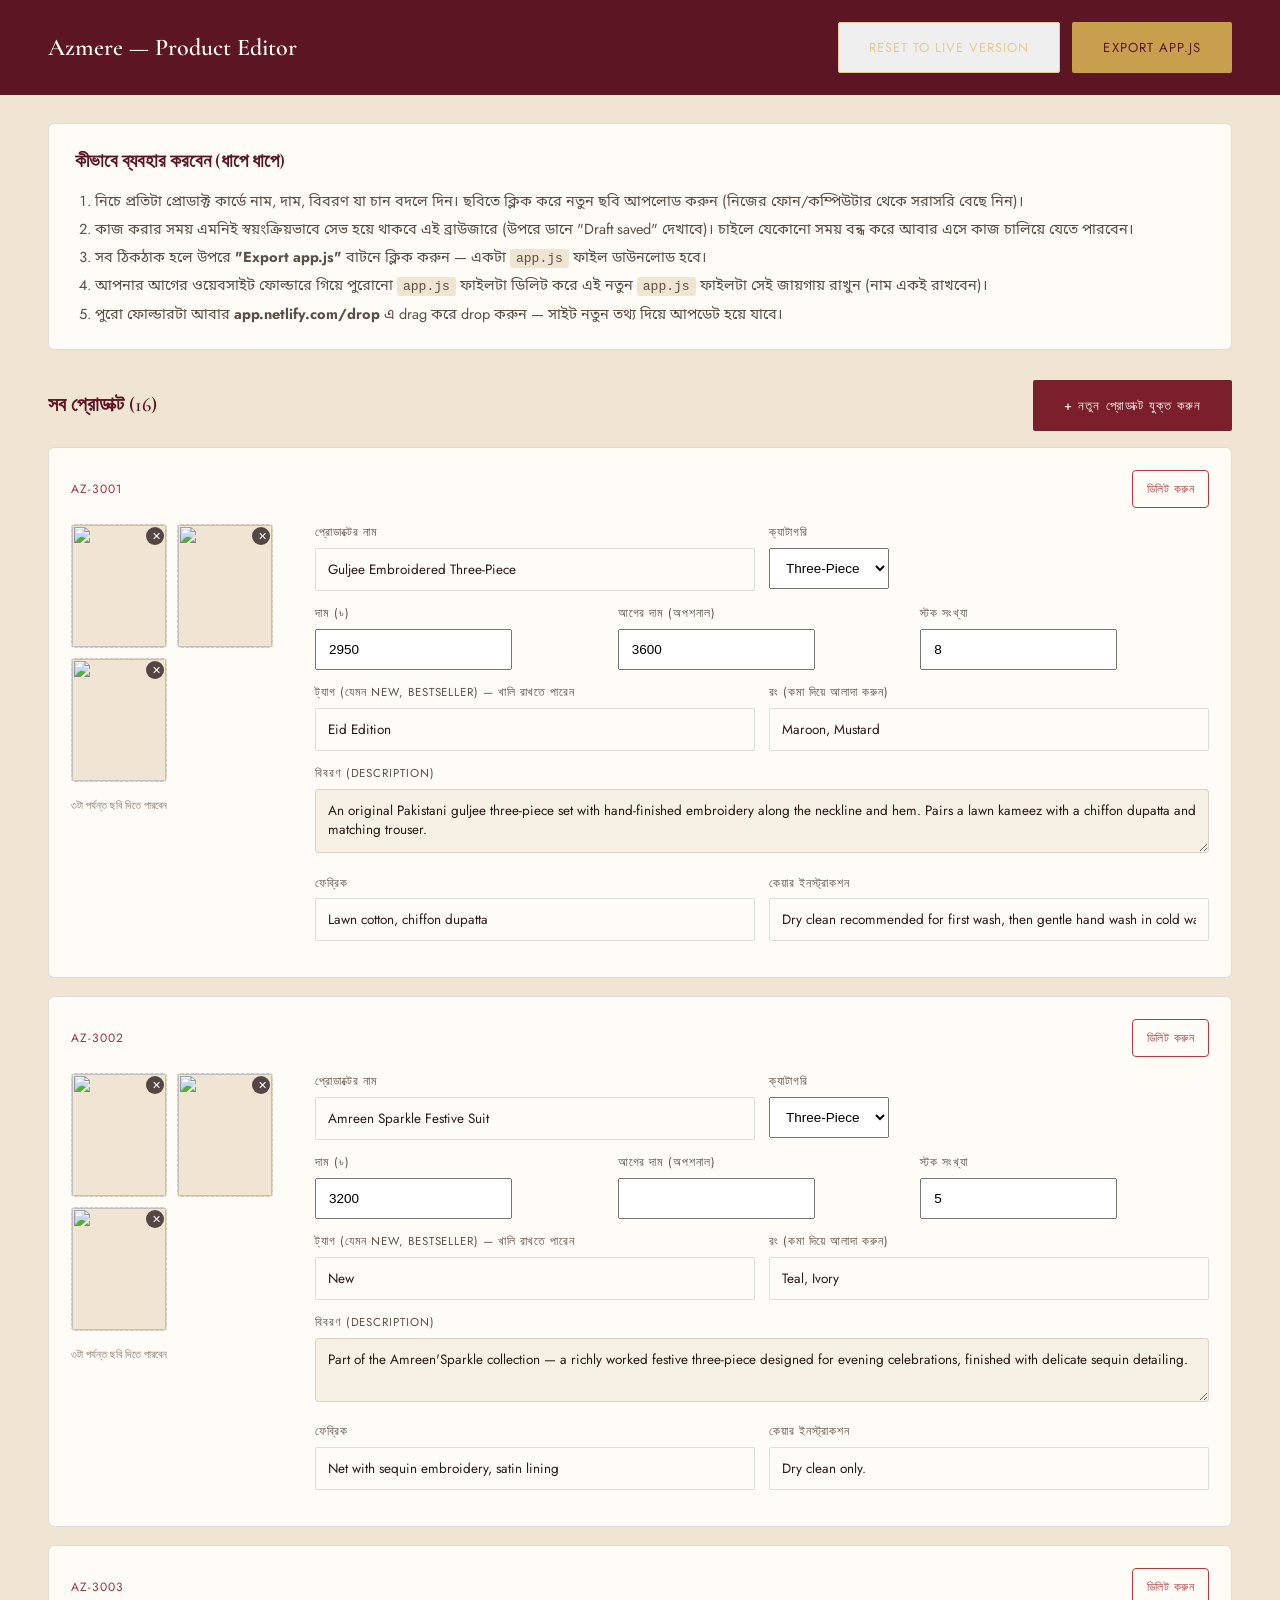
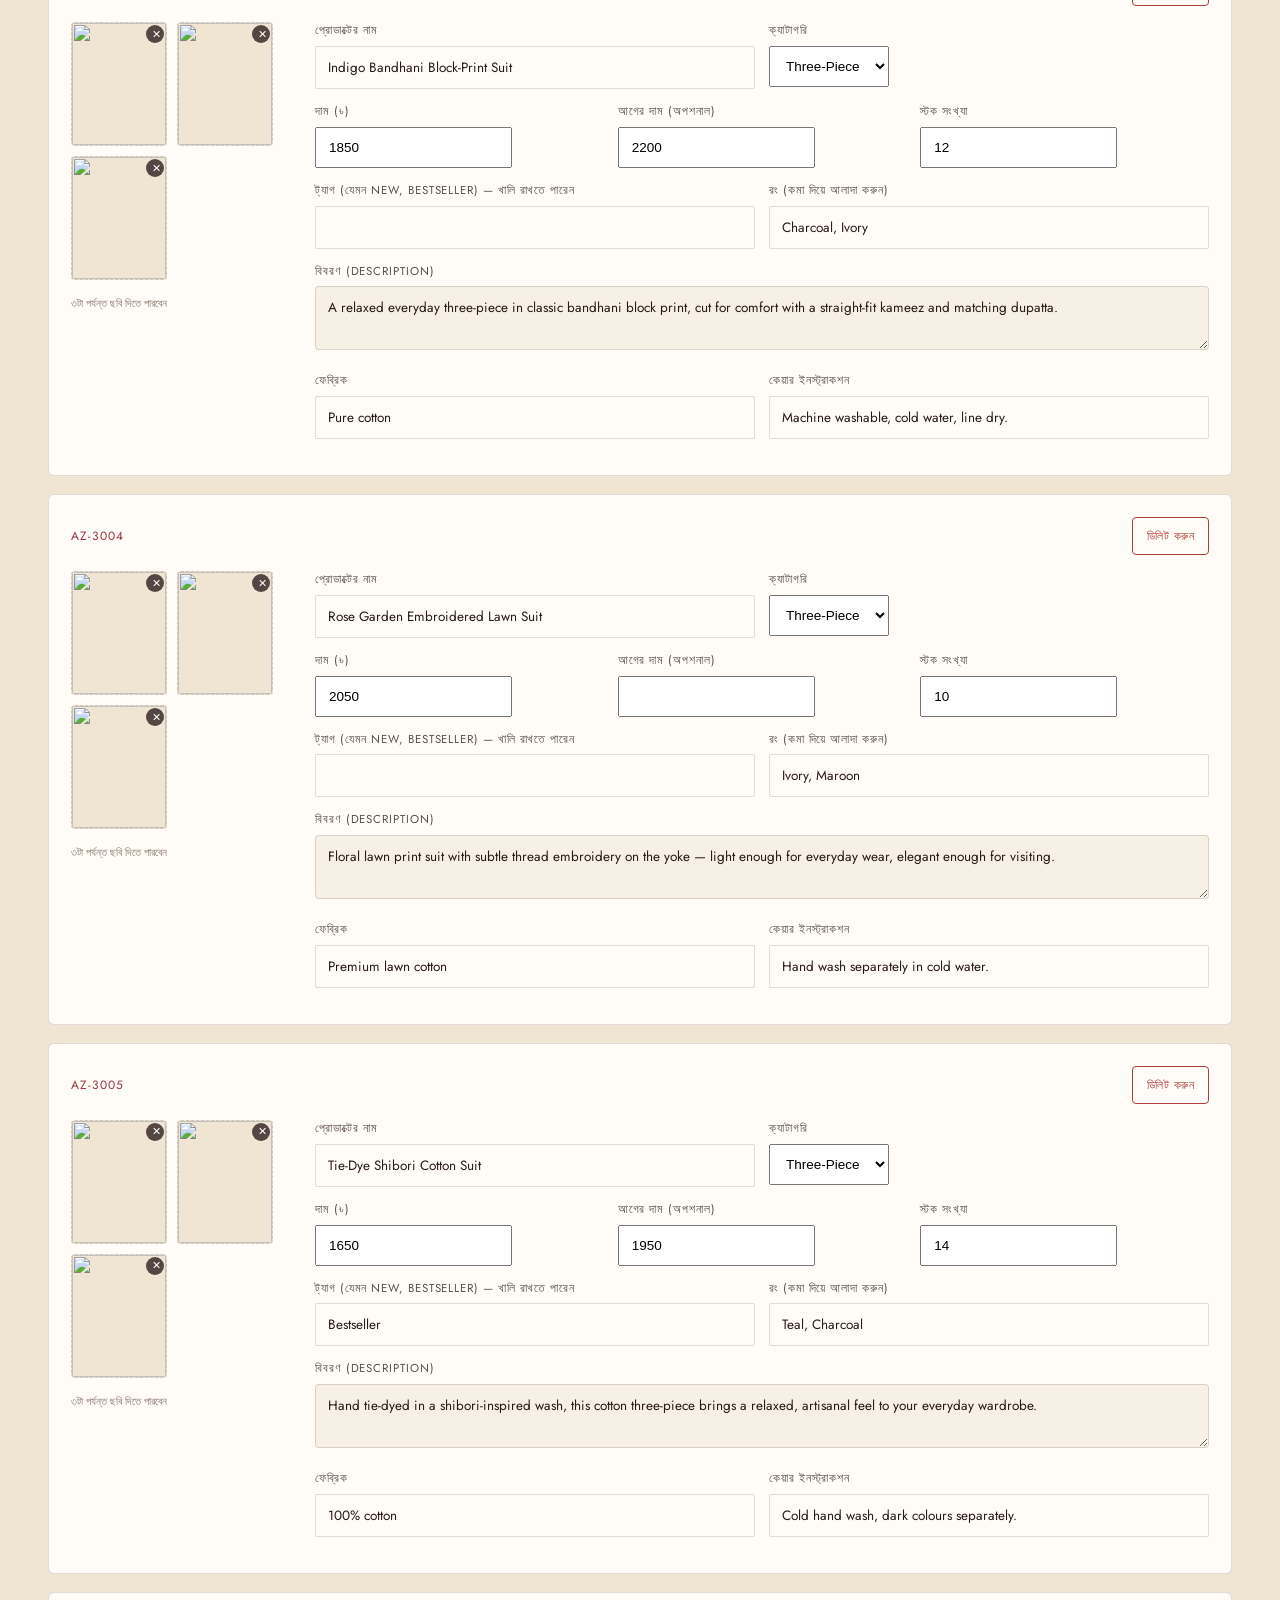
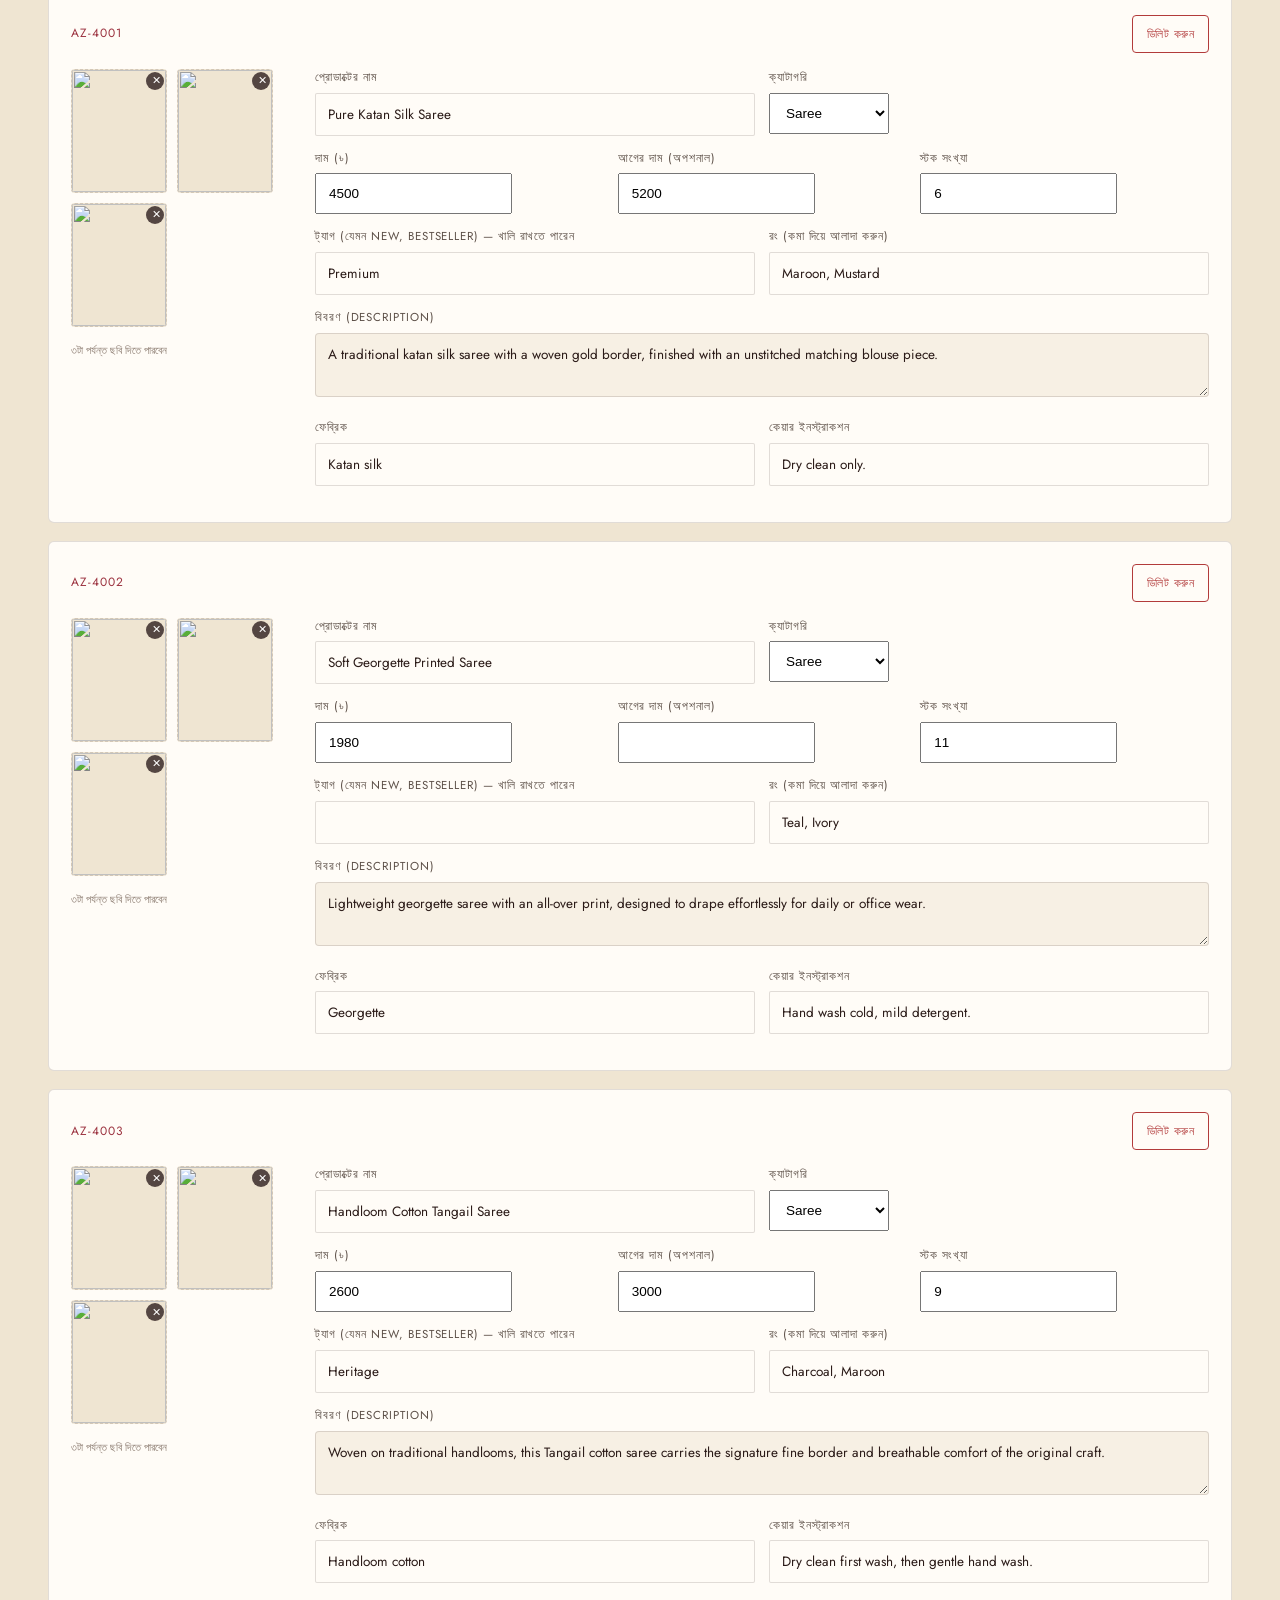
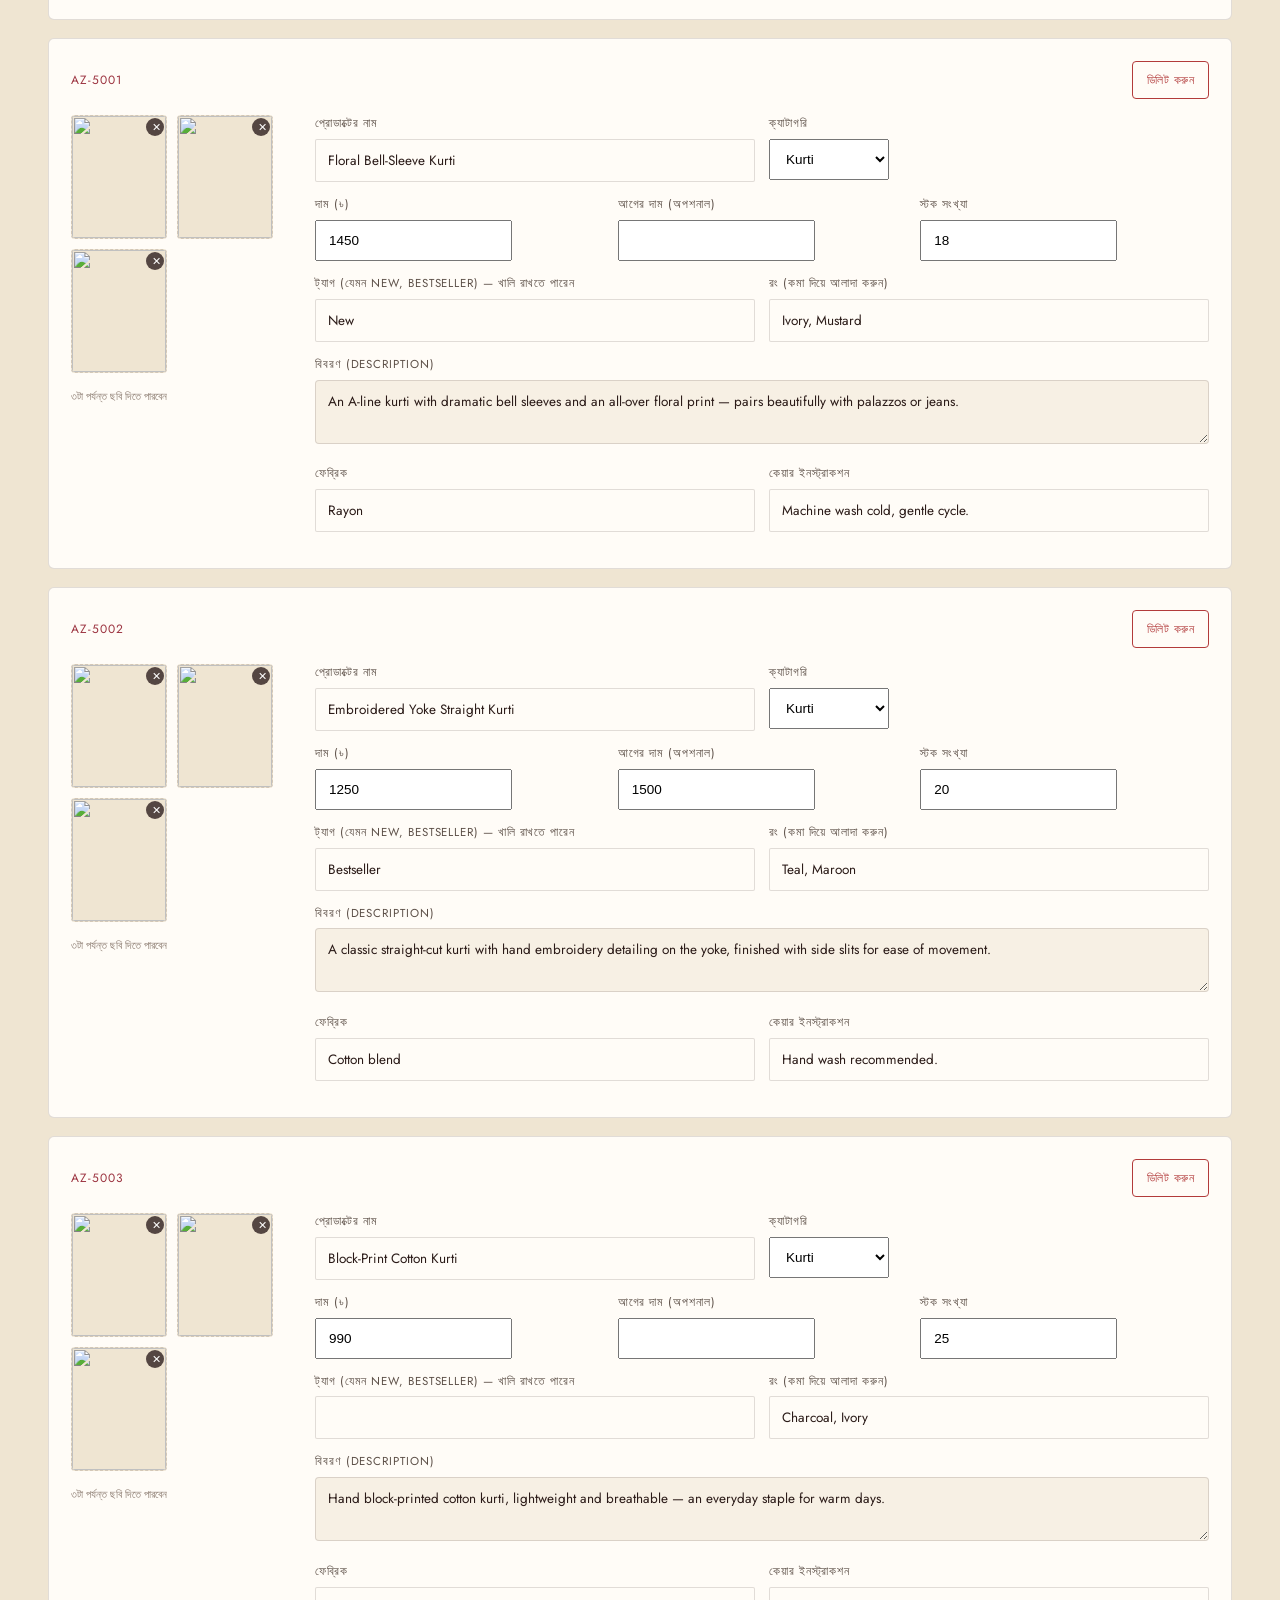
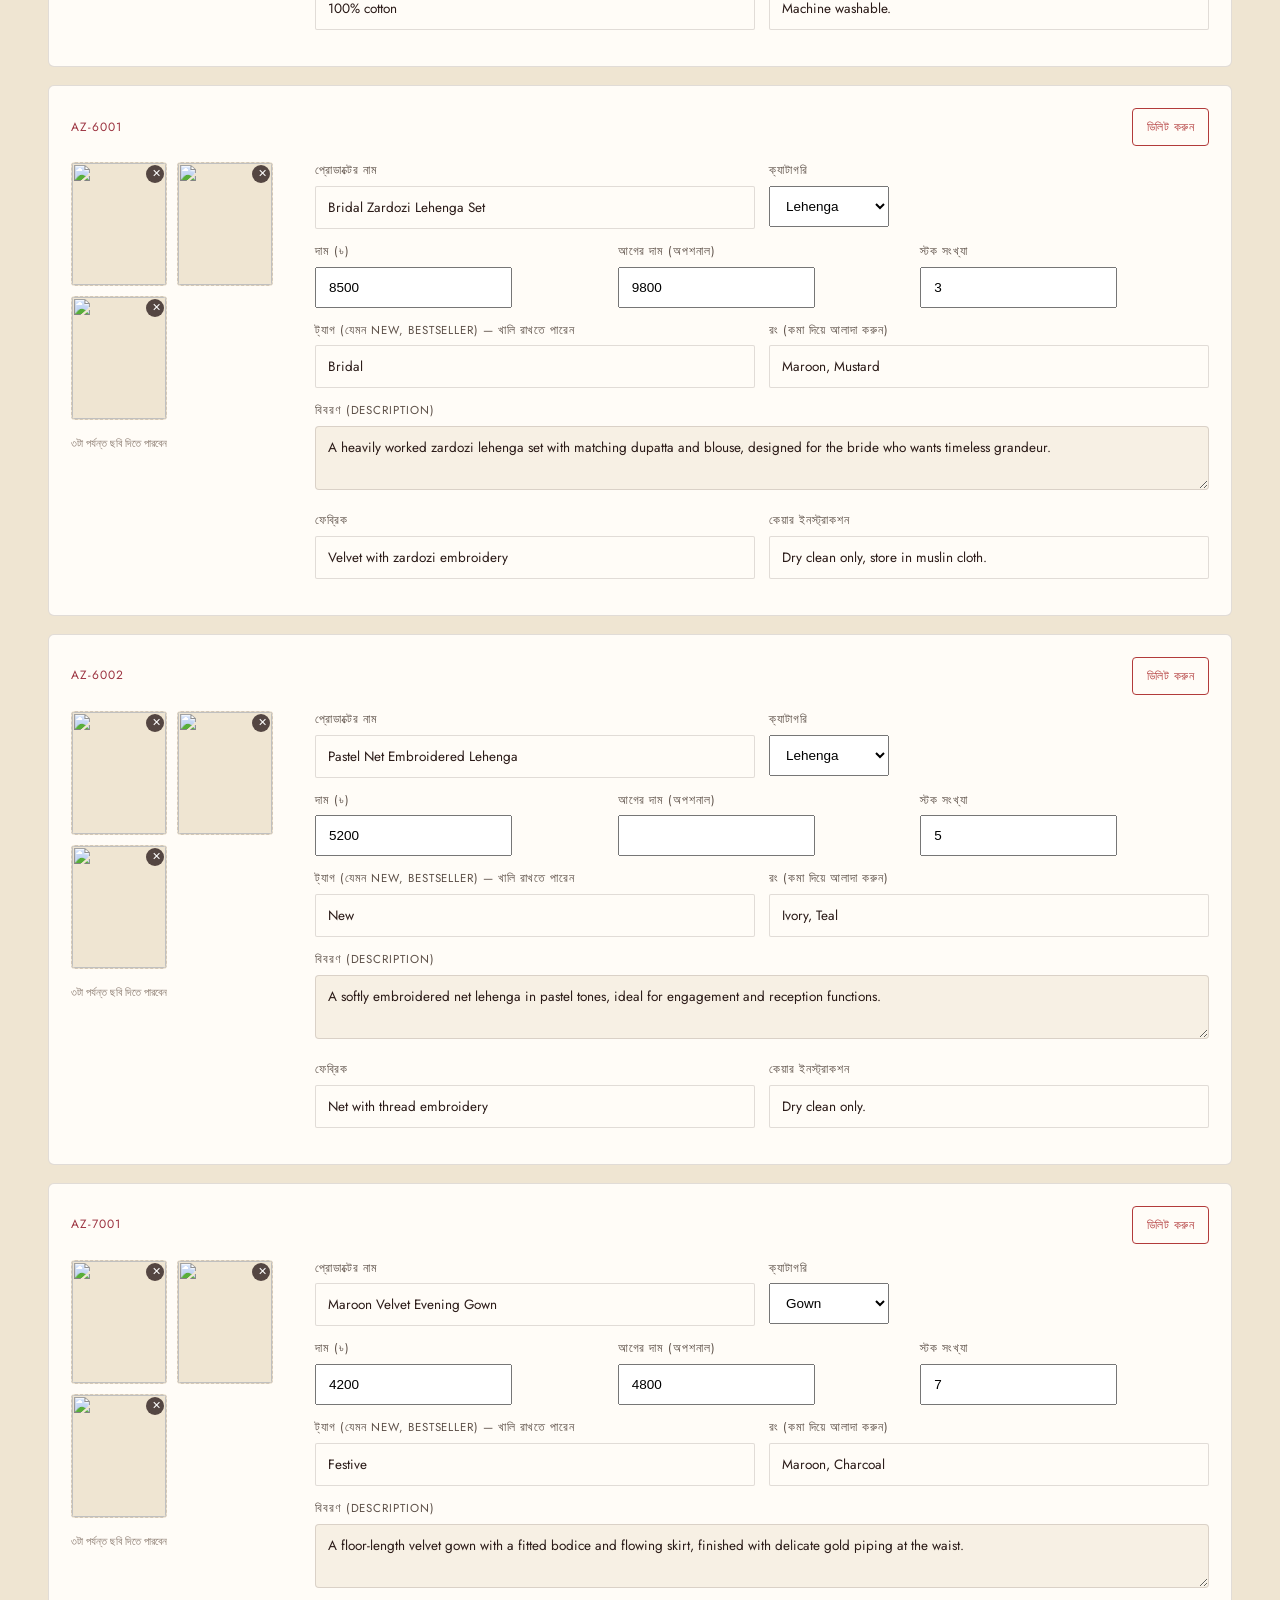
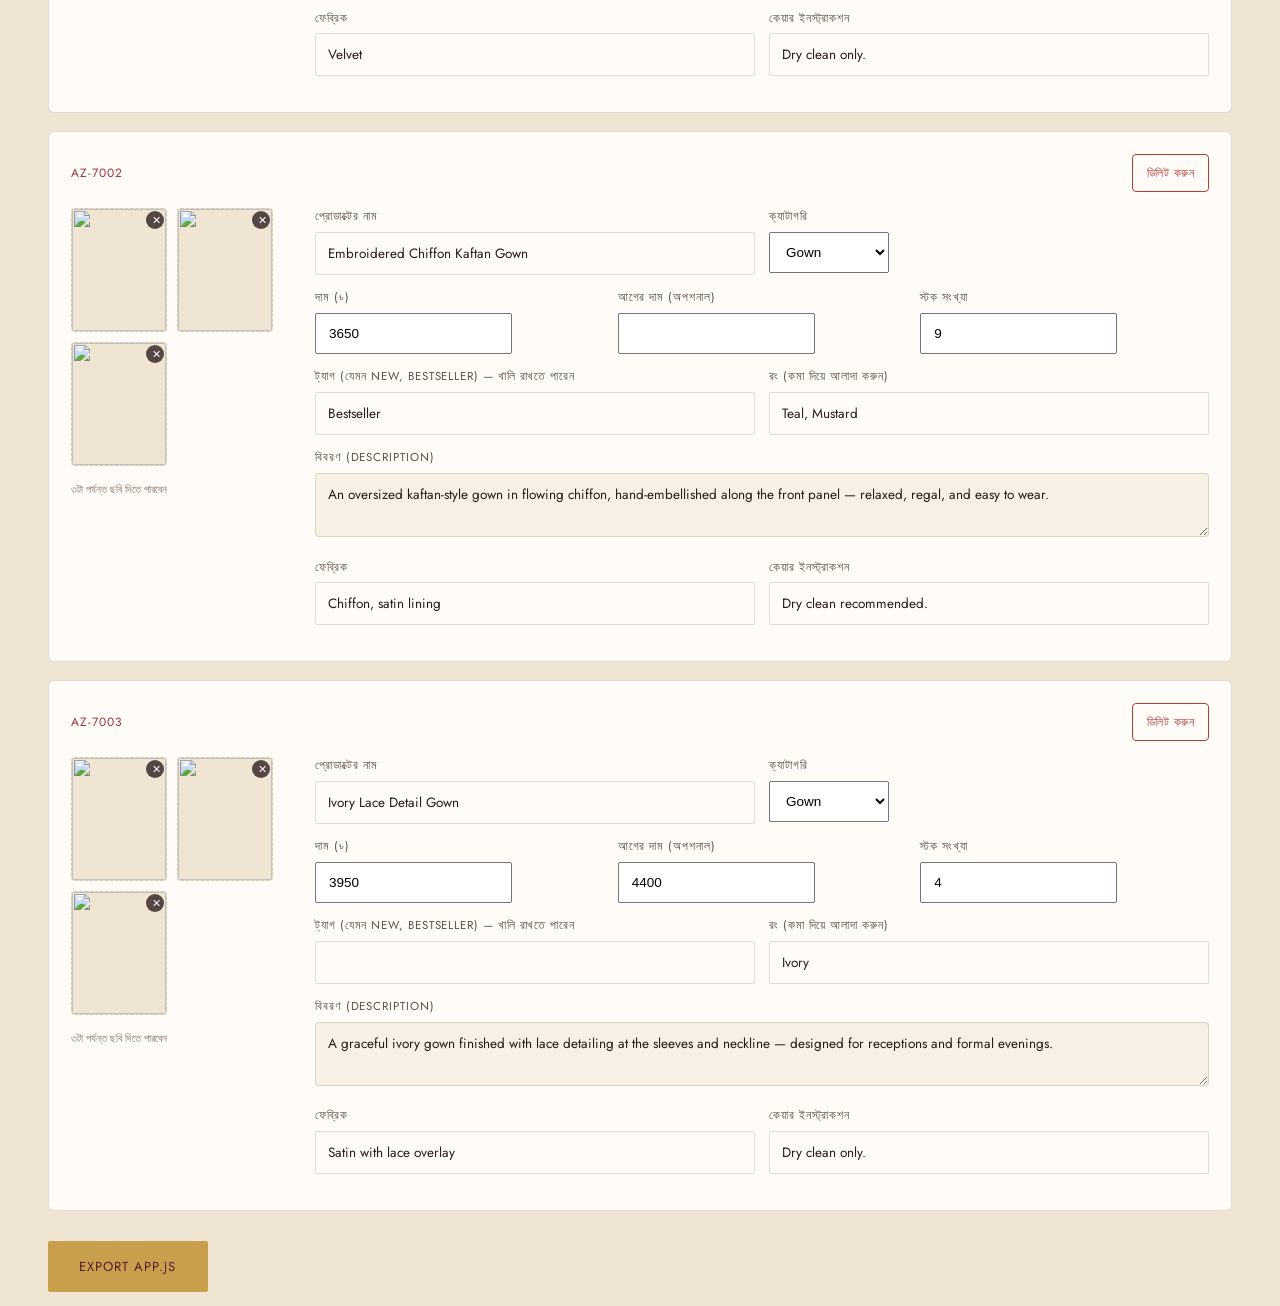
==== admin.html @ 57e8e6a3 "Initial Azmere website" ====
<!DOCTYPE html>
<html lang="bn">
<head>
<meta charset="UTF-8">
<meta name="viewport" content="width=device-width, initial-scale=1.0">
<meta name="robots" content="noindex, nofollow">
<title>Admin — Azmere</title>
<link href="https://fonts.googleapis.com/css2?family=Cormorant+Garamond:ital,wght@0,500;0,600;1,500&family=Jost:wght@400;500;600&family=Noto+Sans+Bengali:wght@400;500&display=swap" rel="stylesheet">
<link rel="stylesheet" href="style.css">
<style>
  body{background:var(--cream-2);}
  .admin-header{background:var(--maroon-deep);color:var(--gold-soft);padding:22px 0;}
  .admin-header .container{display:flex;align-items:center;justify-content:space-between;flex-wrap:wrap;gap:14px;}
  .admin-header h1{color:var(--white);font-size:24px;}
  .admin-actions{display:flex;gap:12px;flex-wrap:wrap;}
  .howto{background:var(--white);border:1px solid var(--line);border-radius:6px;padding:22px 26px;margin:28px 0;}
  .howto h2{font-size:19px;margin-bottom:12px;}
  .howto ol{margin:0;padding-left:20px;color:#5c4f47;font-size:14.5px;line-height:1.9;}
  .howto code{background:var(--cream-2);padding:2px 6px;border-radius:3px;font-size:13px;}
  .toolbar{display:flex;justify-content:space-between;align-items:center;margin:30px 0 16px;flex-wrap:wrap;gap:12px;}
  .toolbar h2{font-size:20px;}
  .pcard{background:var(--white);border:1px solid var(--line);border-radius:6px;padding:22px;margin-bottom:18px;}
  .pcard-top{display:flex;justify-content:space-between;align-items:center;margin-bottom:16px;}
  .pcard-top .pid{font-family:var(--label);font-size:12px;letter-spacing:.08em;color:var(--maroon-soft);text-transform:uppercase;}
  .pcard-grid{display:grid;grid-template-columns:220px 1fr;gap:24px;}
  .img-upload-row{display:flex;gap:10px;flex-wrap:wrap;margin-bottom:10px;}
  .img-slot{position:relative;width:96px;height:124px;border:1px dashed var(--line);border-radius:4px;overflow:hidden;background:var(--cream-2);display:flex;align-items:center;justify-content:center;cursor:pointer;}
  .img-slot img{width:100%;height:100%;object-fit:cover;}
  .img-slot .lbl{font-size:10.5px;color:#8a7a6f;text-align:center;font-family:var(--label);}
  .img-slot input{position:absolute;inset:0;opacity:0;cursor:pointer;}
  .img-slot .rm{position:absolute;top:2px;right:2px;background:rgba(33,16,18,.75);color:#fff;border:none;width:18px;height:18px;border-radius:50%;font-size:11px;line-height:1;z-index:2;}
  .grid2{display:grid;grid-template-columns:1fr 1fr;gap:14px;}
  .grid3{display:grid;grid-template-columns:1fr 1fr 1fr;gap:14px;}
  .fld{margin-bottom:14px;}
  .fld label{margin-bottom:6px;}
  .fld textarea{width:100%;border:1px solid var(--line);background:var(--cream);padding:11px 12px;font-family:var(--body);font-size:13.5px;border-radius:4px;min-height:64px;}
  .fld input, .fld select{padding:11px 12px;font-size:13.5px;}
  .danger-btn{background:none;border:1px solid #b23b3b;color:#b23b3b;font-family:var(--label);font-size:12px;padding:9px 14px;border-radius:4px;letter-spacing:.04em;}
  .danger-btn:hover{background:#b23b3b;color:#fff;}
  .saved-pill{font-family:var(--label);font-size:12px;color:#3f7a4d;display:none;}
  .saved-pill.show{display:inline-flex;align-items:center;gap:6px;}
  .new-pill{background:var(--gold-soft);color:var(--maroon-deep);font-size:10px;padding:3px 8px;border-radius:3px;font-family:var(--label);letter-spacing:.06em;margin-left:8px;}
</style>
</head>
<body>

<div class="admin-header">
  <div class="container">
    <h1>Azmere — Product Editor</h1>
    <div class="admin-actions">
      <span class="saved-pill" id="savedPill">✓ Draft saved</span>
      <button class="btn btn-outline" style="color:var(--gold-soft);border-color:var(--gold-soft);" onclick="resetDraft()">Reset to Live Version</button>
      <button class="btn btn-gold" onclick="exportAppJs()">Export app.js</button>
    </div>
  </div>
</div>

<div class="container">

  <div class="howto">
    <h2>কীভাবে ব্যবহার করবেন (ধাপে ধাপে)</h2>
    <ol>
      <li>নিচে প্রতিটা প্রোডাক্ট কার্ডে নাম, দাম, বিবরণ যা চান বদলে দিন। ছবিতে ক্লিক করে নতুন ছবি আপলোড করুন (নিজের ফোন/কম্পিউটার থেকে সরাসরি বেছে নিন)।</li>
      <li>কাজ করার সময় এমনিই স্বয়ংক্রিয়ভাবে সেভ হয়ে থাকবে এই ব্রাউজারে (উপরে ডানে "Draft saved" দেখাবে)। চাইলে যেকোনো সময় বন্ধ করে আবার এসে কাজ চালিয়ে যেতে পারবেন।</li>
      <li>সব ঠিকঠাক হলে উপরে <strong>"Export app.js"</strong> বাটনে ক্লিক করুন — একটা <code>app.js</code> ফাইল ডাউনলোড হবে।</li>
      <li>আপনার আগের ওয়েবসাইট ফোল্ডারে গিয়ে পুরোনো <code>app.js</code> ফাইলটা ডিলিট করে এই নতুন <code>app.js</code> ফাইলটা সেই জায়গায় রাখুন (নাম একই রাখবেন)।</li>
      <li>পুরো ফোল্ডারটা আবার <strong>app.netlify.com/drop</strong> এ drag করে drop করুন — সাইট নতুন তথ্য দিয়ে আপডেট হয়ে যাবে।</li>
    </ol>
  </div>

  <div class="toolbar">
    <h2>সব প্রোডাক্ট (<span id="countLbl">0</span>)</h2>
    <button class="btn btn-maroon" onclick="addProduct()">+ নতুন প্রোডাক্ট যুক্ত করুন</button>
  </div>

  <div id="productList"></div>

  <div class="toolbar">
    <button class="btn btn-gold" onclick="exportAppJs()">Export app.js</button>
  </div>
</div>

<script src="app.js"></script>
<script>
  const DRAFT_KEY = "azmere_admin_draft_v1";
  let state = loadDraft();

  function loadDraft(){
    try{
      const raw = localStorage.getItem(DRAFT_KEY);
      if(raw) return JSON.parse(raw);
    }catch(e){}
    return JSON.parse(JSON.stringify(PRODUCTS)); // fresh clone of live data
  }

  function saveDraft(){
    localStorage.setItem(DRAFT_KEY, JSON.stringify(state));
    const pill = document.getElementById("savedPill");
    pill.classList.add("show");
    clearTimeout(window.__pillTimer);
    window.__pillTimer = setTimeout(()=>pill.classList.remove("show"), 1800);
  }

  function resetDraft(){
    if(!confirm("আপনার এখন পর্যন্ত করা সব পরিবর্তন মুছে গিয়ে লাইভ সাইটের তথ্য ফিরে আসবে। এগিয়ে যাবেন?")) return;
    state = JSON.parse(JSON.stringify(PRODUCTS));
    saveDraft();
    render();
  }

  function resizeImage(file, maxW){
    return new Promise((resolve,reject)=>{
      const reader = new FileReader();
      reader.onload = (e)=>{
        const im = new Image();
        im.onload = ()=>{
          const scale = Math.min(1, maxW / im.width);
          const canvas = document.createElement("canvas");
          canvas.width = im.width * scale;
          canvas.height = im.height * scale;
          const ctx = canvas.getContext("2d");
          ctx.drawImage(im, 0, 0, canvas.width, canvas.height);
          resolve(canvas.toDataURL("image/jpeg", 0.82));
        };
        im.onerror = reject;
        im.src = e.target.result;
      };
      reader.onerror = reject;
      reader.readAsDataURL(file);
    });
  }

  function onImagePicked(pIndex, slotIndex, input){
    const file = input.files[0];
    if(!file) return;
    resizeImage(file, 1000).then(dataUrl=>{
      while(state[pIndex].images.length <= slotIndex) state[pIndex].images.push(null);
      state[pIndex].images[slotIndex] = dataUrl;
      saveDraft();
      render();
    });
  }

  function removeImage(pIndex, slotIndex){
    state[pIndex].images[slotIndex] = null;
    state[pIndex].images = state[pIndex].images.filter(Boolean);
    if(state[pIndex].images.length === 0) state[pIndex].images = ["placeholder-" + state[pIndex].id];
    saveDraft();
    render();
  }

  function updateField(pIndex, field, value){
    state[pIndex][field] = value;
    saveDraft();
  }

  function updateNumberField(pIndex, field, value){
    const n = value === "" ? null : Number(value);
    state[pIndex][field] = n;
    saveDraft();
  }

  function updateColors(pIndex, value){
    state[pIndex].colors = value.split(",").map(s=>s.trim()).filter(Boolean);
    saveDraft();
  }

  function deleteProduct(pIndex){
    if(!confirm("এই প্রোডাক্টটা ডিলিট করতে চান?")) return;
    state.splice(pIndex,1);
    saveDraft();
    render();
  }

  function addProduct(){
    const newId = "AZ-" + Math.floor(8000 + Math.random()*1900);
    state.unshift({
      id:newId, cat:"three-piece", name:"নতুন প্রোডাক্টের নাম", price:1500, was:null, stock:10, tag:"New",
      colors:["Maroon"], desc:"প্রোডাক্টের বিবরণ এখানে লিখুন।", fabric:"", care:"", images:["placeholder-"+newId]
    });
    saveDraft();
    render();
  }

  function imgSlot(pIndex, slotIndex, url){
    const safeUrl = url && !url.startsWith("placeholder-") ? url : "";
    return `
      <div class="img-slot">
        ${safeUrl ? `<img src="${img(safeUrl)}" alt="">` : `<span class="lbl">ছবি যুক্ত<br>করুন</span>`}
        <input type="file" accept="image/*" onchange="onImagePicked(${pIndex},${slotIndex},this)">
        ${safeUrl ? `<button class="rm" onclick="event.preventDefault();removeImage(${pIndex},${slotIndex})">✕</button>` : ""}
      </div>`;
  }

  function productCard(p, i){
    const imgs = p.images && p.images.length ? p.images : ["placeholder-"+p.id];
    const slots = [0,1,2].map(s => imgSlot(i, s, imgs[s] || null)).join("");
    return `
      <div class="pcard">
        <div class="pcard-top">
          <span class="pid">${p.id}</span>
          <button class="danger-btn" onclick="deleteProduct(${i})">ডিলিট করুন</button>
        </div>
        <div class="pcard-grid">
          <div>
            <div class="img-upload-row">${slots}</div>
            <span style="font-family:var(--label);font-size:11px;color:#8a7a6f;">৩টা পর্যন্ত ছবি দিতে পারবেন</span>
          </div>
          <div>
            <div class="grid2">
              <div class="fld">
                <label>প্রোডাক্টের নাম</label>
                <input type="text" value="${escapeAttr(p.name)}" oninput="updateField(${i},'name',this.value)">
              </div>
              <div class="fld">
                <label>ক্যাটাগরি</label>
                <select onchange="updateField(${i},'cat',this.value)">
                  ${CATEGORIES.map(c=>`<option value="${c.slug}" ${p.cat===c.slug?'selected':''}>${c.name}</option>`).join("")}
                </select>
              </div>
            </div>
            <div class="grid3">
              <div class="fld">
                <label>দাম (৳)</label>
                <input type="number" value="${p.price ?? ''}" oninput="updateNumberField(${i},'price',this.value)">
              </div>
              <div class="fld">
                <label>আগের দাম (অপশনাল)</label>
                <input type="number" value="${p.was ?? ''}" oninput="updateNumberField(${i},'was',this.value)">
              </div>
              <div class="fld">
                <label>স্টক সংখ্যা</label>
                <input type="number" value="${p.stock ?? ''}" oninput="updateNumberField(${i},'stock',this.value)">
              </div>
            </div>
            <div class="grid2">
              <div class="fld">
                <label>ট্যাগ (যেমন New, Bestseller) — খালি রাখতে পারেন</label>
                <input type="text" value="${escapeAttr(p.tag||'')}" oninput="updateField(${i},'tag',this.value || null)">
              </div>
              <div class="fld">
                <label>রং (কমা দিয়ে আলাদা করুন)</label>
                <input type="text" value="${escapeAttr((p.colors||[]).join(', '))}" oninput="updateColors(${i},this.value)">
              </div>
            </div>
            <div class="fld">
              <label>বিবরণ (Description)</label>
              <textarea oninput="updateField(${i},'desc',this.value)">${escapeHtml(p.desc||'')}</textarea>
            </div>
            <div class="grid2">
              <div class="fld">
                <label>ফেব্রিক</label>
                <input type="text" value="${escapeAttr(p.fabric||'')}" oninput="updateField(${i},'fabric',this.value)">
              </div>
              <div class="fld">
                <label>কেয়ার ইনস্ট্রাকশন</label>
                <input type="text" value="${escapeAttr(p.care||'')}" oninput="updateField(${i},'care',this.value)">
              </div>
            </div>
          </div>
        </div>
      </div>`;
  }

  function escapeAttr(s){ return String(s).replace(/"/g,"&quot;"); }
  function escapeHtml(s){ return String(s).replace(/</g,"&lt;"); }

  function render(){
    document.getElementById("countLbl").textContent = state.length;
    document.getElementById("productList").innerHTML = state.map((p,i)=>productCard(p,i)).join("");
  }

  function exportAppJs(){
    fetch("app.js").then(r=>r.text()).then(text=>{
      const startMarker = "/* PRODUCTS_START */";
      const endMarker = "/* PRODUCTS_END */";
      const startIdx = text.indexOf(startMarker);
      const endIdx = text.indexOf(endMarker);
      if(startIdx === -1 || endIdx === -1){
        alert("app.js ফাইলে প্রয়োজনীয় মার্কার পাওয়া যায়নি। ম্যানুয়ালি আপডেট করতে হবে।");
        return;
      }
      const before = text.slice(0, startIdx + startMarker.length);
      const after = text.slice(endIdx);
      const newProductsBlock = "\nconst PRODUCTS = " + JSON.stringify(state, null, 2) + ";\n";
      const newText = before + newProductsBlock + after;
      const blob = new Blob([newText], {type:"text/javascript"});
      const a = document.createElement("a");
      a.href = URL.createObjectURL(blob);
      a.download = "app.js";
      document.body.appendChild(a);
      a.click();
      a.remove();
    }).catch(()=>{
      alert("app.js fetch করা যাচ্ছে না। এই পেজটা সরাসরি Netlify লাইভ লিংক থেকে খুলে ব্যবহার করুন (ফোল্ডার থেকে ডাবল-ক্লিক করে নয়)।");
    });
  }

  render();
</script>
</body>
</html>
---- style.css ----
/* ============================================================
   AZMERE — A Name of Trust
   Design tokens
   ============================================================ */
:root{
  --maroon-deep:   #5C1623;
  --maroon:        #7A1F2B;
  --maroon-soft:   #9C3340;
  --gold:          #C8A04D;
  --gold-soft:     #E4CB94;
  --cream:         #F7F0E4;
  --cream-2:       #EFE5D2;
  --charcoal:      #211613;
  --ink:           #2A1A17;
  --line:          rgba(42,26,23,0.14);
  --white:         #FFFCF7;

  --display: "Cormorant Garamond", "Noto Serif Bengali", serif;
  --body: "Jost", "Noto Sans Bengali", sans-serif;
  --label: "Jost", sans-serif;

  --radius: 2px;
  --shadow: 0 18px 40px -18px rgba(42,18,18,0.35);
  --maxw: 1240px;
}

@font-face{font-family:"Cormorant Garamond";src:local("Cormorant Garamond");}

*{box-sizing:border-box;}
html{scroll-behavior:smooth;}
body{
  margin:0;
  background:var(--cream);
  color:var(--ink);
  font-family:var(--body);
  font-size:16px;
  line-height:1.55;
  -webkit-font-smoothing:antialiased;
}
img{max-width:100%;display:block;}
a{color:inherit;text-decoration:none;}
ul{margin:0;padding:0;list-style:none;}
button{font-family:inherit;cursor:pointer;}
h1,h2,h3,h4{font-family:var(--display);font-weight:600;margin:0;color:var(--maroon-deep);}
.container{max-width:var(--maxw);margin:0 auto;padding:0 28px;}

:focus-visible{outline:2px solid var(--maroon);outline-offset:3px;}

/* ---------- Topbar ---------- */
.topbar{
  background:var(--maroon-deep);
  color:var(--gold-soft);
  font-family:var(--label);
  font-size:12.5px;
  letter-spacing:.08em;
  text-align:center;
  padding:7px 14px;
}

/* ---------- Header ---------- */
.site-header{
  background:var(--cream);
  border-bottom:1px solid var(--line);
  position:sticky;top:0;z-index:50;
}
.header-inner{
  display:flex;align-items:center;justify-content:space-between;
  padding:18px 28px;
  max-width:var(--maxw);margin:0 auto;
  gap:24px;
}
.logo{
  font-family:var(--display);
  font-size:30px;
  letter-spacing:.05em;
  color:var(--maroon-deep);
  display:flex;flex-direction:column;line-height:1;
}
.logo small{
  font-family:var(--label);
  font-size:9.5px;letter-spacing:.22em;color:var(--gold);
  margin-top:4px;text-transform:uppercase;
}
.main-nav{display:flex;gap:34px;font-family:var(--label);}
.main-nav a{
  font-size:13.5px;letter-spacing:.06em;text-transform:uppercase;
  color:var(--ink);position:relative;padding:6px 0;
}
.main-nav a.active, .main-nav a:hover{color:var(--maroon);}
.main-nav a.active::after{
  content:"";position:absolute;left:0;right:0;bottom:0;height:2px;background:var(--gold);
}
.header-actions{display:flex;align-items:center;gap:18px;}
.icon-btn{
  position:relative;background:none;border:none;color:var(--ink);
  display:flex;align-items:center;gap:6px;font-family:var(--label);font-size:13px;
}
.icon-btn:hover{color:var(--maroon);}
.cart-count{
  background:var(--maroon);color:var(--white);
  font-size:10.5px;border-radius:50%;
  width:18px;height:18px;display:flex;align-items:center;justify-content:center;
  position:absolute;top:-8px;right:-10px;
}
.nav-toggle{display:none;background:none;border:none;}

/* ---------- Hero / Arch motif (signature element) ---------- */
.arch{
  position:relative;
  border-radius: 280px 280px 6px 6px / 220px 220px 6px 6px;
  overflow:hidden;
}
.hero{
  position:relative;
  background:linear-gradient(180deg,var(--maroon-deep) 0%, var(--maroon) 70%);
  overflow:hidden;
  padding:0;
}
.hero-grid{
  display:grid;grid-template-columns:1.05fr 1fr;
  align-items:center;
  max-width:var(--maxw);margin:0 auto;
  gap:50px;padding:64px 28px 0;
}
.hero-eyebrow{
  font-family:var(--label);letter-spacing:.22em;font-size:11.5px;
  color:var(--gold-soft);text-transform:uppercase;
  display:flex;align-items:center;gap:10px;
}
.hero-eyebrow::before{content:"";width:26px;height:1px;background:var(--gold);}
.hero h1{
  color:var(--white);font-size:clamp(40px,5vw,64px);
  line-height:1.04;margin:18px 0 22px;font-weight:500;
}
.hero h1 em{color:var(--gold-soft);font-style:italic;}
.hero p.lede{
  color:var(--cream-2);font-size:16.5px;max-width:440px;margin:0 0 30px;
}
.hero-ctas{display:flex;gap:16px;margin-bottom:54px;flex-wrap:wrap;}
.hero-art{
  position:relative;align-self:end;
}
.hero-art .arch{
  aspect-ratio:3/4;
  border:1px solid rgba(228,203,148,.4);
  box-shadow:var(--shadow);
}
.hero-art img{width:100%;height:100%;object-fit:cover;}
.hero-art::before{
  content:"";position:absolute;inset:-16px;
  border-radius: 296px 296px 6px 6px / 236px 236px 6px 6px;
  border:1px solid rgba(228,203,148,.25);pointer-events:none;
}

/* ---------- Buttons ---------- */
.btn{
  display:inline-flex;align-items:center;justify-content:center;gap:8px;
  font-family:var(--label);font-size:13px;letter-spacing:.08em;text-transform:uppercase;
  padding:15px 30px;border-radius:var(--radius);border:1px solid transparent;
  transition:transform .18s ease, background .18s ease, color .18s ease, border-color .18s ease;
}
.btn:active{transform:translateY(1px);}
.btn-gold{background:var(--gold);color:var(--maroon-deep);}
.btn-gold:hover{background:var(--gold-soft);}
.btn-outline{border-color:var(--gold-soft);color:var(--cream);}
.btn-outline:hover{background:rgba(228,203,148,.12);}
.btn-maroon{background:var(--maroon);color:var(--white);}
.btn-maroon:hover{background:var(--maroon-deep);}
.btn-ghost{background:transparent;border-color:var(--line);color:var(--ink);}
.btn-ghost:hover{border-color:var(--maroon);}
.btn-block{width:100%;}
.btn[disabled]{opacity:.5;cursor:not-allowed;}

/* ---------- Marquee strip ---------- */
.strip{
  background:var(--cream-2);border-bottom:1px solid var(--line);
  overflow:hidden;white-space:nowrap;padding:10px 0;
}
.strip-track{display:inline-block;animation:scroll 26s linear infinite;font-family:var(--label);letter-spacing:.12em;font-size:12px;color:var(--maroon);text-transform:uppercase;}
.strip-track span{margin:0 28px;}
@keyframes scroll{from{transform:translateX(0);}to{transform:translateX(-50%);}}
@media (prefers-reduced-motion:reduce){.strip-track{animation:none;}}

/* ---------- Section scaffolding ---------- */
section{padding:84px 0;}
.section-head{
  display:flex;align-items:flex-end;justify-content:space-between;
  margin-bottom:40px;gap:24px;flex-wrap:wrap;
}
.section-eyebrow{
  font-family:var(--label);letter-spacing:.2em;font-size:11px;color:var(--maroon-soft);
  text-transform:uppercase;margin-bottom:10px;display:block;
}
.section-head h2{font-size:clamp(28px,3.2vw,40px);}
.section-head .view-all{font-family:var(--label);font-size:12.5px;letter-spacing:.1em;text-transform:uppercase;color:var(--maroon);border-bottom:1px solid var(--maroon);padding-bottom:3px;}

/* ---------- Category tiles ---------- */
.cat-grid{display:grid;grid-template-columns:repeat(4,1fr);gap:22px;}
.cat-tile{position:relative;display:block;border-radius:var(--radius);overflow:hidden;background:var(--charcoal);aspect-ratio:3/4;}
.cat-tile img{width:100%;height:100%;object-fit:cover;transition:transform .5s ease;}
.cat-tile:hover img{transform:scale(1.06);}
.cat-tile::after{content:"";position:absolute;inset:0;background:linear-gradient(180deg,rgba(33,16,18,0) 35%,rgba(33,16,18,.78) 100%);}
.cat-tile .cat-label{
  position:absolute;left:18px;bottom:16px;color:var(--white);z-index:2;
  font-family:var(--display);font-size:21px;
}
.cat-tile .cat-count{position:absolute;left:18px;bottom:0;transform:translateY(34px);color:var(--gold-soft);font-family:var(--label);font-size:11px;letter-spacing:.1em;z-index:2;}

/* ---------- Product grid / cards ---------- */
.prod-grid{display:grid;grid-template-columns:repeat(4,1fr);gap:28px 24px;}
.prod-card{display:block;position:relative;}
.prod-thumb{
  position:relative;aspect-ratio:3/4;overflow:hidden;background:var(--cream-2);
  border-radius:var(--radius);margin-bottom:14px;
}
.prod-thumb img{width:100%;height:100%;object-fit:cover;transition:transform .45s ease;}
.prod-card:hover .prod-thumb img{transform:scale(1.045);}
.badge{
  position:absolute;top:12px;left:12px;background:var(--maroon-deep);color:var(--gold-soft);
  font-family:var(--label);font-size:10px;letter-spacing:.1em;text-transform:uppercase;
  padding:5px 10px;border-radius:1px;z-index:2;
}
.quick-add{
  position:absolute;left:10px;right:10px;bottom:10px;
  background:rgba(247,240,228,.95);color:var(--maroon-deep);
  font-family:var(--label);font-size:11.5px;letter-spacing:.08em;text-transform:uppercase;
  padding:10px;text-align:center;border-radius:1px;
  opacity:0;transform:translateY(8px);transition:opacity .2s, transform .2s;
  border:none;width:calc(100% - 20px);
}
.prod-card:hover .quick-add{opacity:1;transform:translateY(0);}
.prod-cat{font-family:var(--label);font-size:10.5px;letter-spacing:.12em;color:var(--maroon-soft);text-transform:uppercase;}
.prod-title{font-family:var(--display);font-size:18px;margin:5px 0 6px;color:var(--ink);}
.prod-price{font-family:var(--label);font-size:14px;color:var(--maroon-deep);font-weight:500;}
.prod-price .was{color:#9a8c80;text-decoration:line-through;font-weight:400;margin-right:8px;font-size:13px;}

/* ---------- Filters bar ---------- */
.filters-bar{
  display:flex;align-items:center;justify-content:space-between;gap:18px;
  padding:18px 0;border-bottom:1px solid var(--line);margin-bottom:34px;flex-wrap:wrap;
}
.filters-left{display:flex;gap:10px;flex-wrap:wrap;}
.chip{
  font-family:var(--label);font-size:12px;letter-spacing:.06em;text-transform:uppercase;
  padding:9px 16px;border:1px solid var(--line);border-radius:20px;background:var(--white);color:var(--ink);
}
.chip.active{background:var(--maroon-deep);color:var(--gold-soft);border-color:var(--maroon-deep);}
.sort-select{
  font-family:var(--label);font-size:12.5px;letter-spacing:.05em;text-transform:uppercase;
  padding:9px 14px;border:1px solid var(--line);background:var(--white);border-radius:20px;color:var(--ink);
}
.result-count{font-family:var(--label);font-size:12.5px;color:#7a6a60;}

/* ---------- Breadcrumb ---------- */
.breadcrumb{
  font-family:var(--label);font-size:11.5px;letter-spacing:.06em;text-transform:uppercase;
  color:#8a7a6f;padding:22px 0 0;
}
.breadcrumb a:hover{color:var(--maroon);}
.breadcrumb span{margin:0 8px;}

/* ---------- Page banner ---------- */
.page-banner{
  background:linear-gradient(180deg,var(--maroon-deep), var(--maroon));
  padding:46px 0 38px;color:var(--white);
}
.page-banner h1{color:var(--white);font-size:clamp(30px,4vw,42px);}
.page-banner .breadcrumb{color:var(--gold-soft);opacity:.85;}
.page-banner .breadcrumb a{color:var(--gold-soft);}

/* ---------- Product view ---------- */
.pv-wrap{display:grid;grid-template-columns:0.95fr 1fr;gap:64px;padding-top:50px;}
.pv-gallery{display:flex;gap:14px;}
.pv-thumbs{display:flex;flex-direction:column;gap:10px;width:78px;flex-shrink:0;}
.pv-thumbs button{
  border:1px solid var(--line);padding:0;background:none;border-radius:var(--radius);overflow:hidden;aspect-ratio:3/4;
}
.pv-thumbs button.active{border-color:var(--maroon);}
.pv-main{flex:1;aspect-ratio:3/4;overflow:hidden;border-radius:var(--radius);background:var(--cream-2);}
.pv-main img{width:100%;height:100%;object-fit:cover;}
.pv-info .prod-cat{font-size:11.5px;}
.pv-info h1{font-size:clamp(28px,3vw,36px);margin:10px 0 14px;}
.pv-price-row{display:flex;align-items:center;gap:12px;margin-bottom:6px;}
.pv-price{font-family:var(--label);font-size:22px;color:var(--maroon-deep);font-weight:500;}
.pv-price .was{font-size:16px;color:#9a8c80;text-decoration:line-through;font-weight:400;}
.pv-save{font-family:var(--label);font-size:11.5px;background:var(--gold-soft);color:var(--maroon-deep);padding:4px 9px;border-radius:2px;letter-spacing:.04em;}
.pv-stock{font-family:var(--label);font-size:12px;color:#3f7a4d;margin:10px 0 20px;letter-spacing:.03em;}
.pv-divider{height:1px;background:var(--line);margin:26px 0;}
.option-block{margin-bottom:24px;}
.option-label{font-family:var(--label);font-size:12px;letter-spacing:.1em;text-transform:uppercase;color:var(--ink);margin-bottom:10px;display:flex;justify-content:space-between;}
.swatches{display:flex;gap:10px;flex-wrap:wrap;}
.swatch{
  font-family:var(--label);font-size:12.5px;padding:9px 16px;border:1px solid var(--line);
  background:var(--white);border-radius:20px;color:var(--ink);
}
.swatch.active{border-color:var(--maroon-deep);background:var(--maroon-deep);color:var(--gold-soft);}
.qty-row{display:flex;align-items:center;gap:18px;margin-bottom:22px;}
.qty-stepper{display:flex;align-items:center;border:1px solid var(--line);border-radius:24px;overflow:hidden;}
.qty-stepper button{background:none;border:none;width:38px;height:38px;font-size:16px;color:var(--maroon-deep);}
.qty-stepper span{width:34px;text-align:center;font-family:var(--label);}
.pv-actions{display:flex;gap:14px;margin-bottom:26px;}
.pv-meta{font-family:var(--label);font-size:12.5px;color:#6c5d53;line-height:2;}
.pv-meta strong{color:var(--ink);}
.accordion{border-top:1px solid var(--line);margin-top:30px;}
.accordion-item{border-bottom:1px solid var(--line);}
.accordion-item summary{
  font-family:var(--display);font-size:16.5px;padding:18px 0;cursor:pointer;
  display:flex;justify-content:space-between;align-items:center;color:var(--ink);
  list-style:none;
}
.accordion-item summary::-webkit-details-marker{display:none;}
.accordion-item summary::after{content:"+";font-family:var(--label);font-size:18px;color:var(--maroon);}
.accordion-item[open] summary::after{content:"–";}
.accordion-item .accordion-body{padding-bottom:20px;font-size:14.5px;color:#5c4f47;}

/* ---------- Trust strip ---------- */
.trust{background:var(--cream-2);}
.trust-grid{display:grid;grid-template-columns:repeat(4,1fr);gap:30px;text-align:center;}
.trust-item h4{font-family:var(--display);font-size:18px;margin:14px 0 6px;}
.trust-item p{font-size:13px;color:#6c5d53;margin:0;}
.trust-icon{width:38px;height:38px;margin:0 auto;color:var(--maroon);}

/* ---------- Editorial / about block ---------- */
.editorial{background:var(--white);}
.editorial-grid{display:grid;grid-template-columns:1fr 1fr;gap:60px;align-items:center;}
.editorial-art .arch{aspect-ratio:4/5;}
.editorial-copy .section-eyebrow{margin-bottom:14px;}
.editorial-copy p{color:#5c4f47;font-size:15.5px;margin:18px 0 26px;max-width:480px;}

/* ---------- Newsletter ---------- */
.newsletter{background:var(--maroon-deep);color:var(--cream);}
.newsletter-inner{display:flex;align-items:center;justify-content:space-between;gap:30px;flex-wrap:wrap;}
.newsletter h2{color:var(--white);font-size:28px;max-width:380px;}
.newsletter p{color:var(--cream-2);margin:10px 0 0;max-width:380px;font-size:14px;}
.newsletter-form{display:flex;gap:0;flex:1;max-width:420px;min-width:280px;}
.newsletter-form input{
  flex:1;border:1px solid rgba(228,203,148,.4);background:transparent;color:var(--white);
  padding:14px 16px;font-family:var(--body);font-size:14px;border-right:none;
}
.newsletter-form input::placeholder{color:rgba(247,240,228,.55);}
.newsletter-form button{border-radius:0;}

/* ---------- Footer ---------- */
.site-footer{background:var(--charcoal);color:#c9bdb3;padding:64px 0 24px;}
.footer-grid{display:grid;grid-template-columns:1.4fr 1fr 1fr 1fr;gap:40px;padding-bottom:46px;border-bottom:1px solid rgba(255,255,255,.08);}
.footer-logo{font-family:var(--display);font-size:26px;color:var(--gold-soft);}
.footer-grid p{font-size:13.5px;color:#a89a8f;max-width:280px;margin:14px 0 0;}
.footer-col h5{font-family:var(--label);font-size:12px;letter-spacing:.12em;text-transform:uppercase;color:var(--gold-soft);margin-bottom:16px;}
.footer-col ul{display:flex;flex-direction:column;gap:10px;}
.footer-col a{font-size:13.5px;color:#c9bdb3;}
.footer-col a:hover{color:var(--gold-soft);}
.footer-bottom{display:flex;justify-content:space-between;padding-top:22px;font-size:12px;color:#867b72;flex-wrap:wrap;gap:10px;}
.social-row{display:flex;gap:14px;margin-top:18px;}
.social-row a{width:34px;height:34px;border:1px solid rgba(255,255,255,.15);border-radius:50%;display:flex;align-items:center;justify-content:center;}
.social-row a:hover{border-color:var(--gold-soft);color:var(--gold-soft);}

/* ---------- Cart page ---------- */
.cart-wrap{display:grid;grid-template-columns:1.7fr 1fr;gap:50px;align-items:start;}
.cart-line{display:grid;grid-template-columns:96px 1fr auto auto;gap:18px;align-items:center;padding:22px 0;border-bottom:1px solid var(--line);}
.cart-line img{width:96px;height:120px;object-fit:cover;border-radius:var(--radius);}
.cart-line-title{font-family:var(--display);font-size:17px;margin-bottom:4px;}
.cart-line-opt{font-family:var(--label);font-size:12px;color:#8a7a6f;}
.cart-line-remove{font-family:var(--label);font-size:11.5px;color:var(--maroon-soft);text-decoration:underline;margin-top:6px;background:none;border:none;padding:0;}
.cart-line-price{font-family:var(--label);font-size:14.5px;color:var(--ink);text-align:right;min-width:90px;}
.summary-card{background:var(--white);border:1px solid var(--line);border-radius:var(--radius);padding:28px;}
.summary-card h3{font-size:20px;margin-bottom:20px;}
.summary-row{display:flex;justify-content:space-between;font-family:var(--label);font-size:13.5px;padding:9px 0;color:#5c4f47;}
.summary-row.total{border-top:1px solid var(--line);margin-top:8px;padding-top:16px;font-size:16px;color:var(--ink);font-weight:500;}
.promo-row{display:flex;gap:8px;margin:18px 0;}
.promo-row input{flex:1;border:1px solid var(--line);padding:11px 12px;font-family:var(--body);font-size:13px;background:var(--cream);}
.empty-state{text-align:center;padding:90px 20px;}
.empty-state h2{margin-bottom:14px;}
.empty-state p{color:#7a6a60;margin-bottom:26px;}

/* ---------- Checkout ---------- */
.checkout-wrap{display:grid;grid-template-columns:1.4fr 1fr;gap:60px;align-items:start;}
.form-group{margin-bottom:18px;}
.form-row{display:grid;grid-template-columns:1fr 1fr;gap:16px;}
label{font-family:var(--label);font-size:11.5px;letter-spacing:.08em;text-transform:uppercase;color:#5c4f47;display:block;margin-bottom:8px;}
input[type=text],input[type=email],input[type=tel],textarea,select.input{
  width:100%;border:1px solid var(--line);background:var(--white);padding:13px 14px;
  font-family:var(--body);font-size:14.5px;color:var(--ink);border-radius:var(--radius);
}
input:focus,textarea:focus,select:focus{border-color:var(--maroon);}
.pay-options{display:flex;flex-direction:column;gap:12px;margin-top:10px;}
.pay-option{
  border:1px solid var(--line);border-radius:var(--radius);padding:16px;
  display:flex;align-items:center;gap:14px;font-family:var(--label);font-size:13.5px;cursor:pointer;
}
.pay-option input{width:auto;margin:0;}
.pay-option.active{border-color:var(--maroon);background:rgba(122,31,43,.04);}
.mini-line{display:flex;gap:14px;padding:12px 0;border-bottom:1px solid var(--line);align-items:center;}
.mini-line img{width:56px;height:70px;object-fit:cover;border-radius:2px;}
.mini-line-title{font-size:13.5px;font-family:var(--label);}
.mini-line-qty{font-size:11.5px;color:#8a7a6f;}
.mini-line-price{margin-left:auto;font-family:var(--label);font-size:13px;}
.order-success{text-align:center;padding:100px 20px;}
.order-success .mark{
  width:74px;height:74px;border-radius:50%;border:2px solid var(--gold);
  display:flex;align-items:center;justify-content:center;margin:0 auto 24px;color:var(--gold);font-size:30px;
}

/* ---------- Toast ---------- */
.toast{
  position:fixed;bottom:26px;right:26px;background:var(--maroon-deep);color:var(--gold-soft);
  font-family:var(--label);font-size:13px;letter-spacing:.03em;
  padding:14px 22px;border-radius:var(--radius);box-shadow:var(--shadow);
  transform:translateY(20px);opacity:0;transition:transform .25s, opacity .25s;
  z-index:200;
}
.toast.show{transform:translateY(0);opacity:1;}

/* ---------- Mobile nav ---------- */
.mobile-nav{
  position:fixed;inset:0 0 0 auto;width:78%;max-width:320px;background:var(--cream);
  box-shadow:-20px 0 40px rgba(0,0,0,.2);transform:translateX(100%);
  transition:transform .3s ease;z-index:100;padding:28px;
}
.mobile-nav.open{transform:translateX(0);}
.mobile-nav a{display:block;padding:14px 0;font-family:var(--display);font-size:20px;border-bottom:1px solid var(--line);color:var(--ink);}
.scrim{position:fixed;inset:0;background:rgba(33,16,18,.4);opacity:0;pointer-events:none;transition:opacity .3s;z-index:90;}
.scrim.show{opacity:1;pointer-events:auto;}

/* ---------- Responsive ---------- */
@media (max-width:1080px){
  .cat-grid{grid-template-columns:repeat(2,1fr);}
  .prod-grid{grid-template-columns:repeat(2,1fr);}
  .hero-grid{grid-template-columns:1fr;}
  .hero-art{order:-1;max-width:340px;}
  .editorial-grid{grid-template-columns:1fr;}
  .editorial-art{order:-1;}
  .trust-grid{grid-template-columns:repeat(2,1fr);}
  .pv-wrap{grid-template-columns:1fr;}
  .cart-wrap{grid-template-columns:1fr;}
  .checkout-wrap{grid-template-columns:1fr;}
  .footer-grid{grid-template-columns:1fr 1fr;}
}
@media (max-width:720px){
  .main-nav{display:none;}
  .nav-toggle{display:block;}
  section{padding:54px 0;}
  .cat-grid,.prod-grid{grid-template-columns:repeat(2,1fr);gap:14px;}
  .form-row{grid-template-columns:1fr;}
  .cart-line{grid-template-columns:70px 1fr;grid-template-rows:auto auto;}
  .cart-line-price{grid-column:2;text-align:left;}
  .footer-grid{grid-template-columns:1fr;}
}
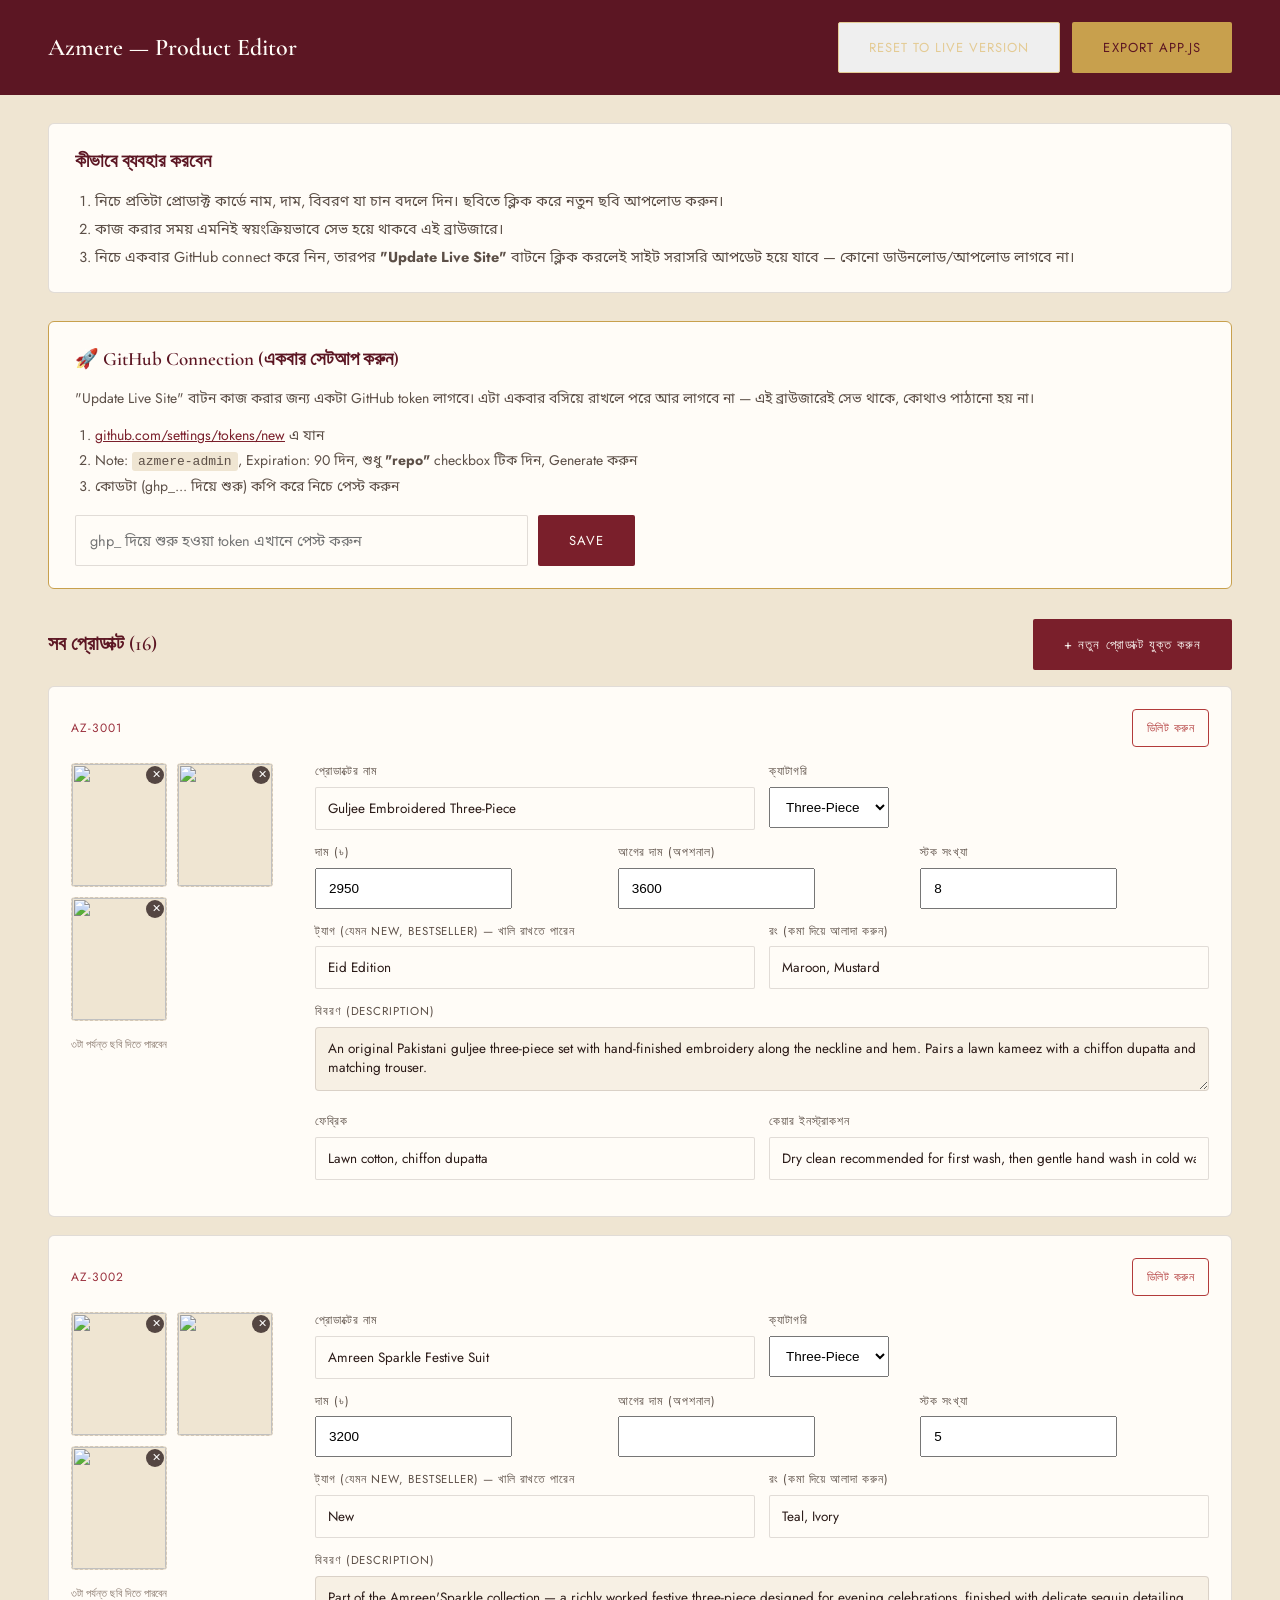
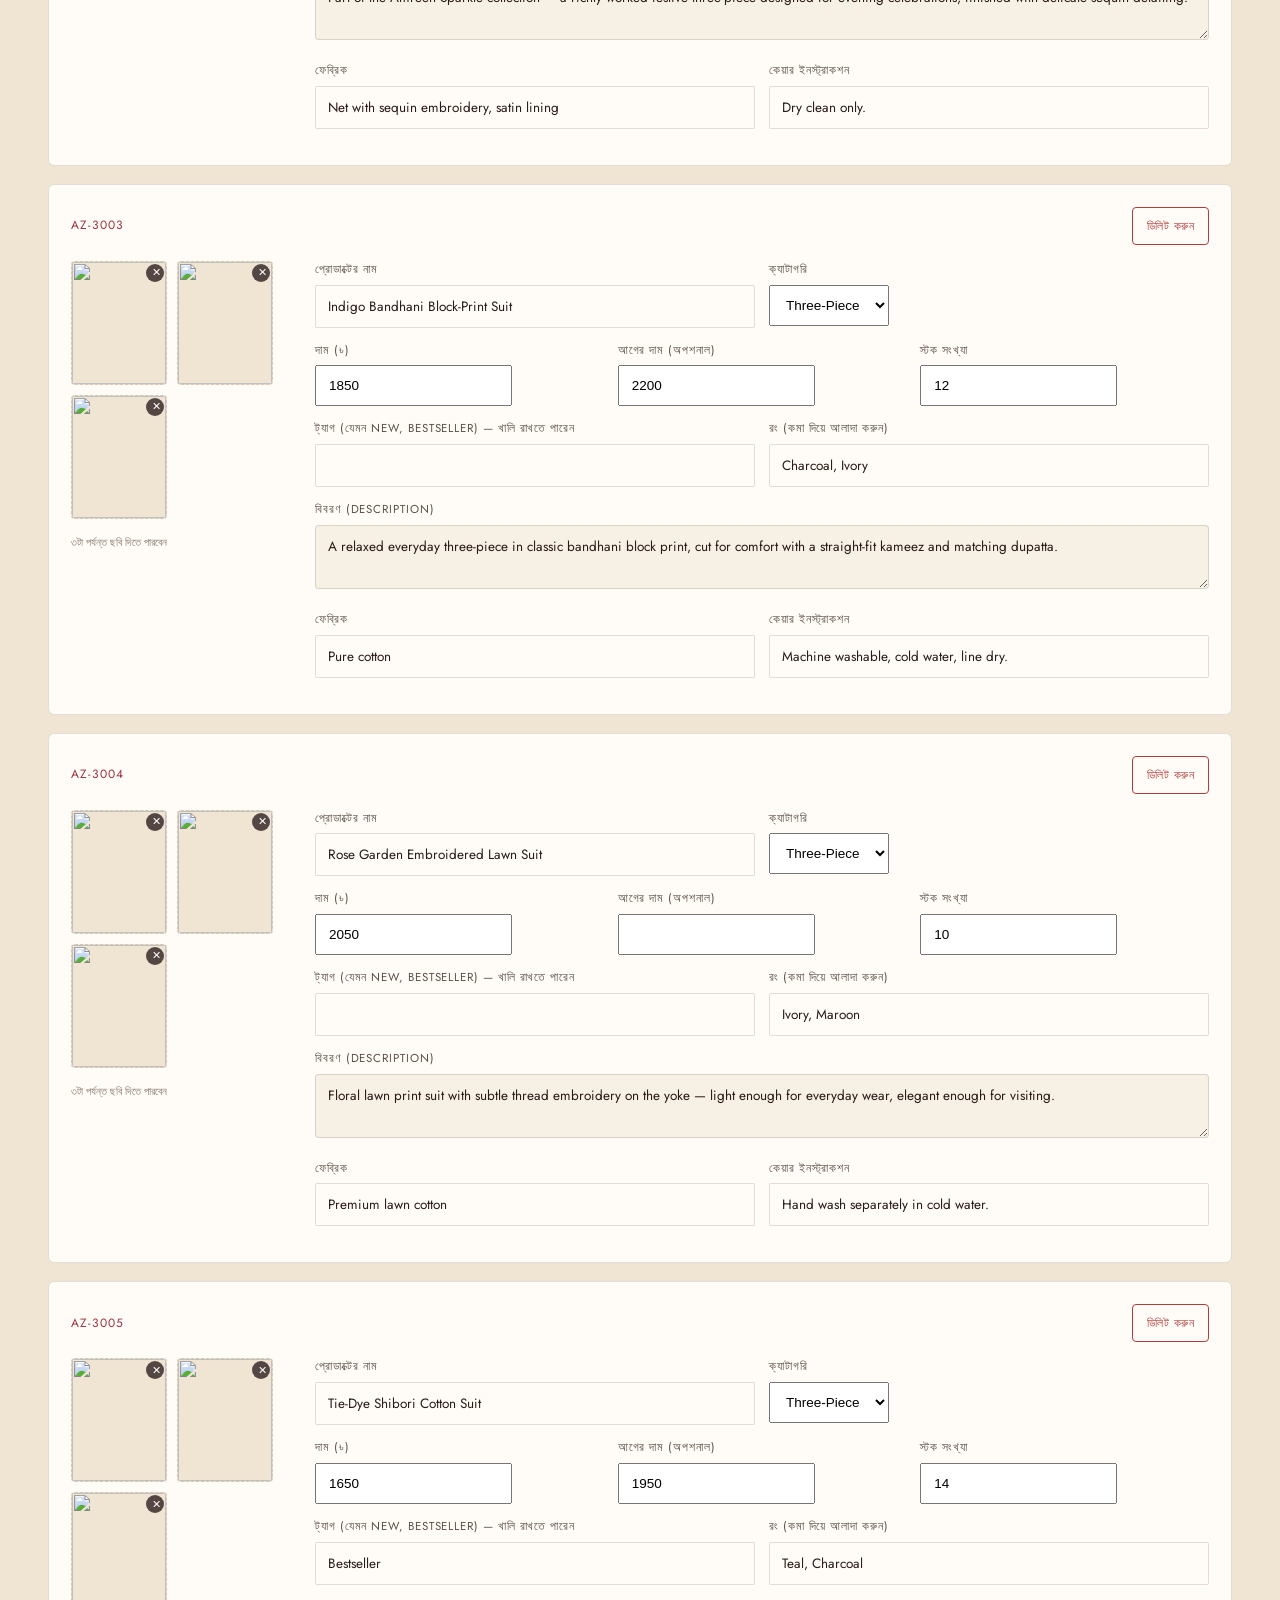
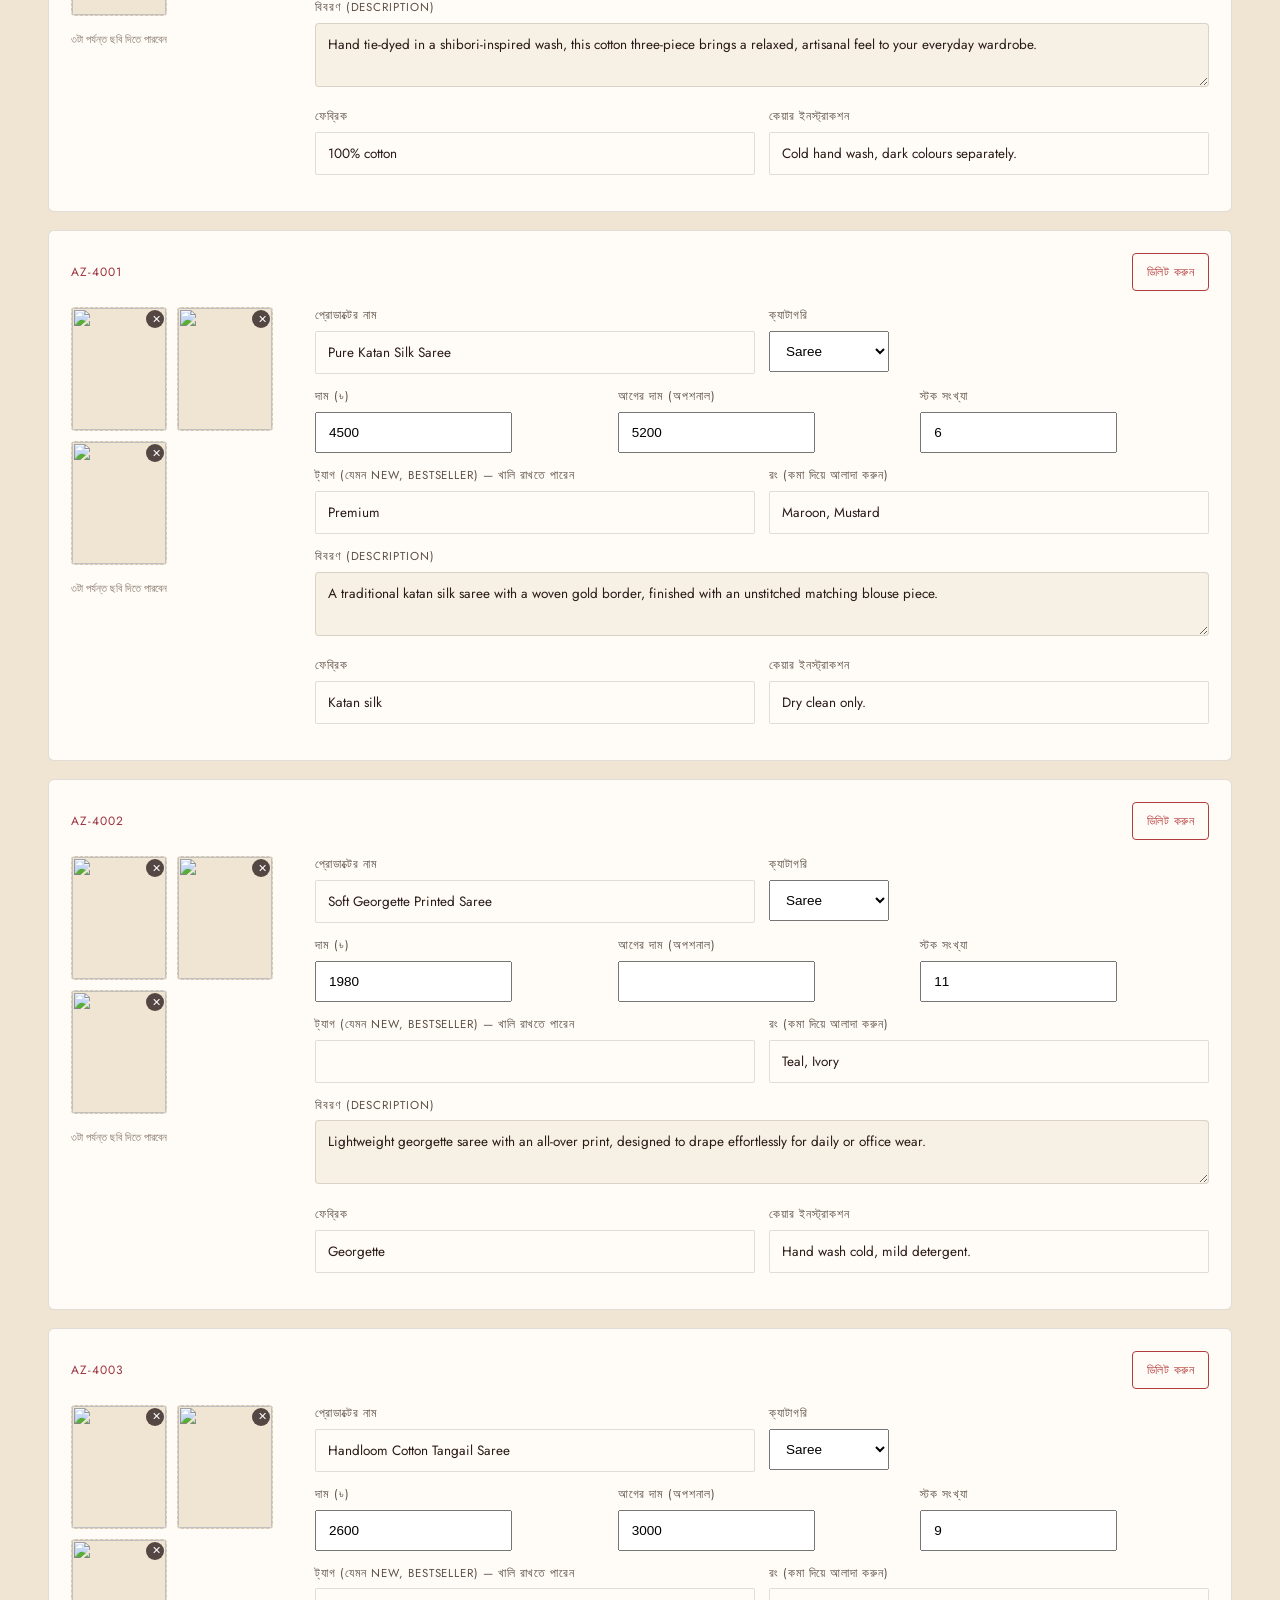
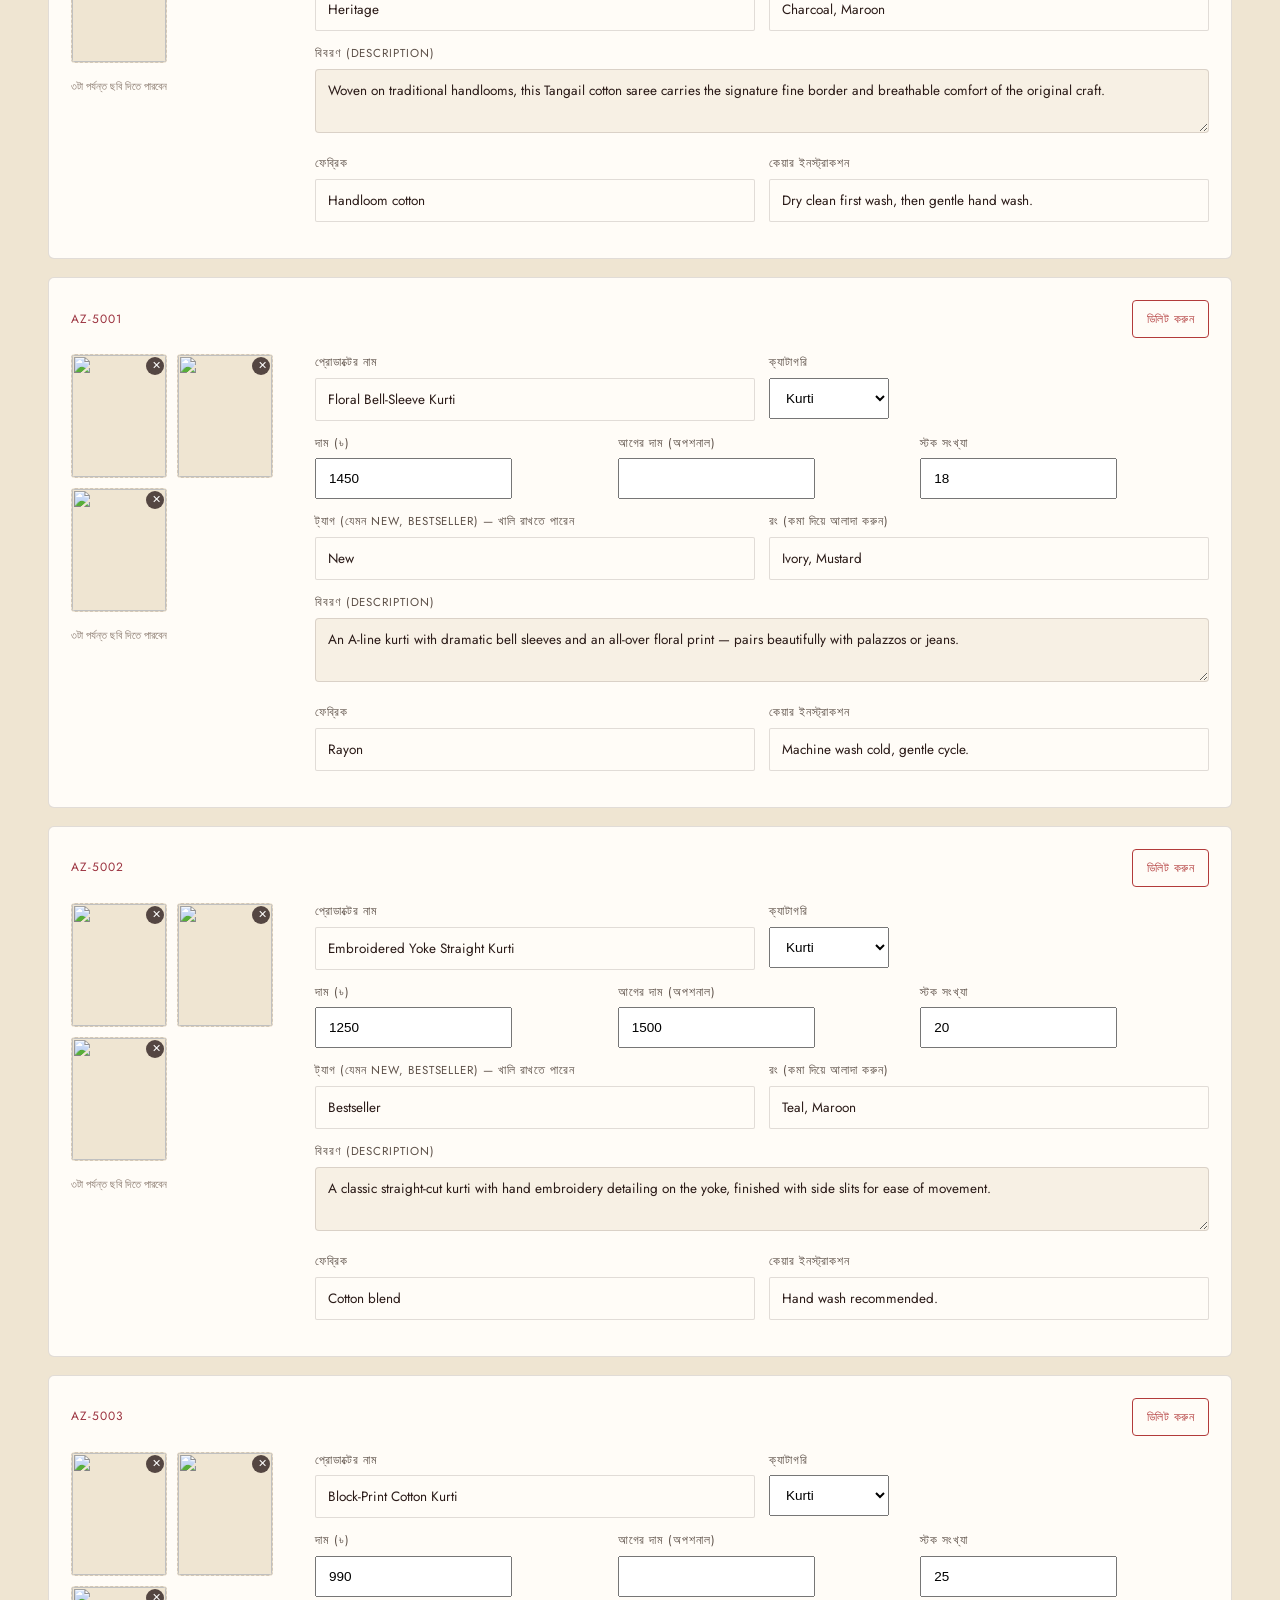
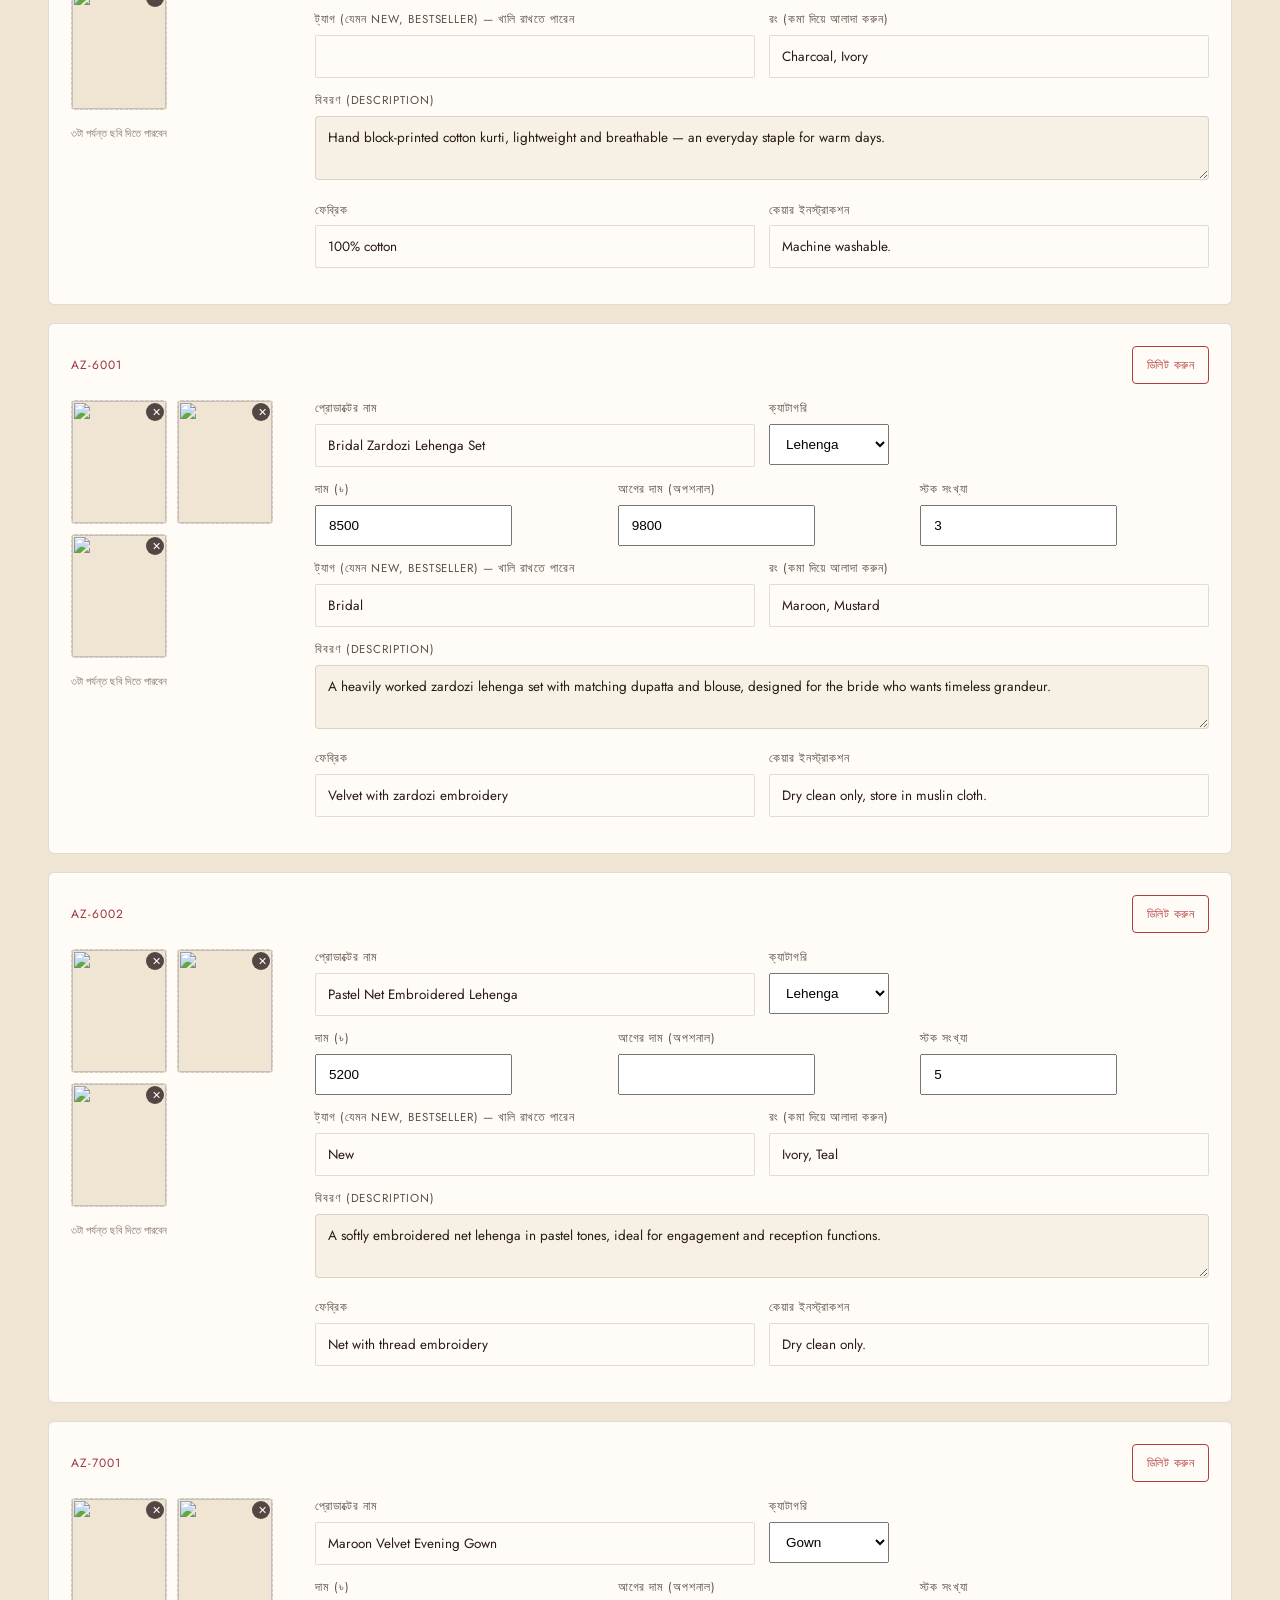
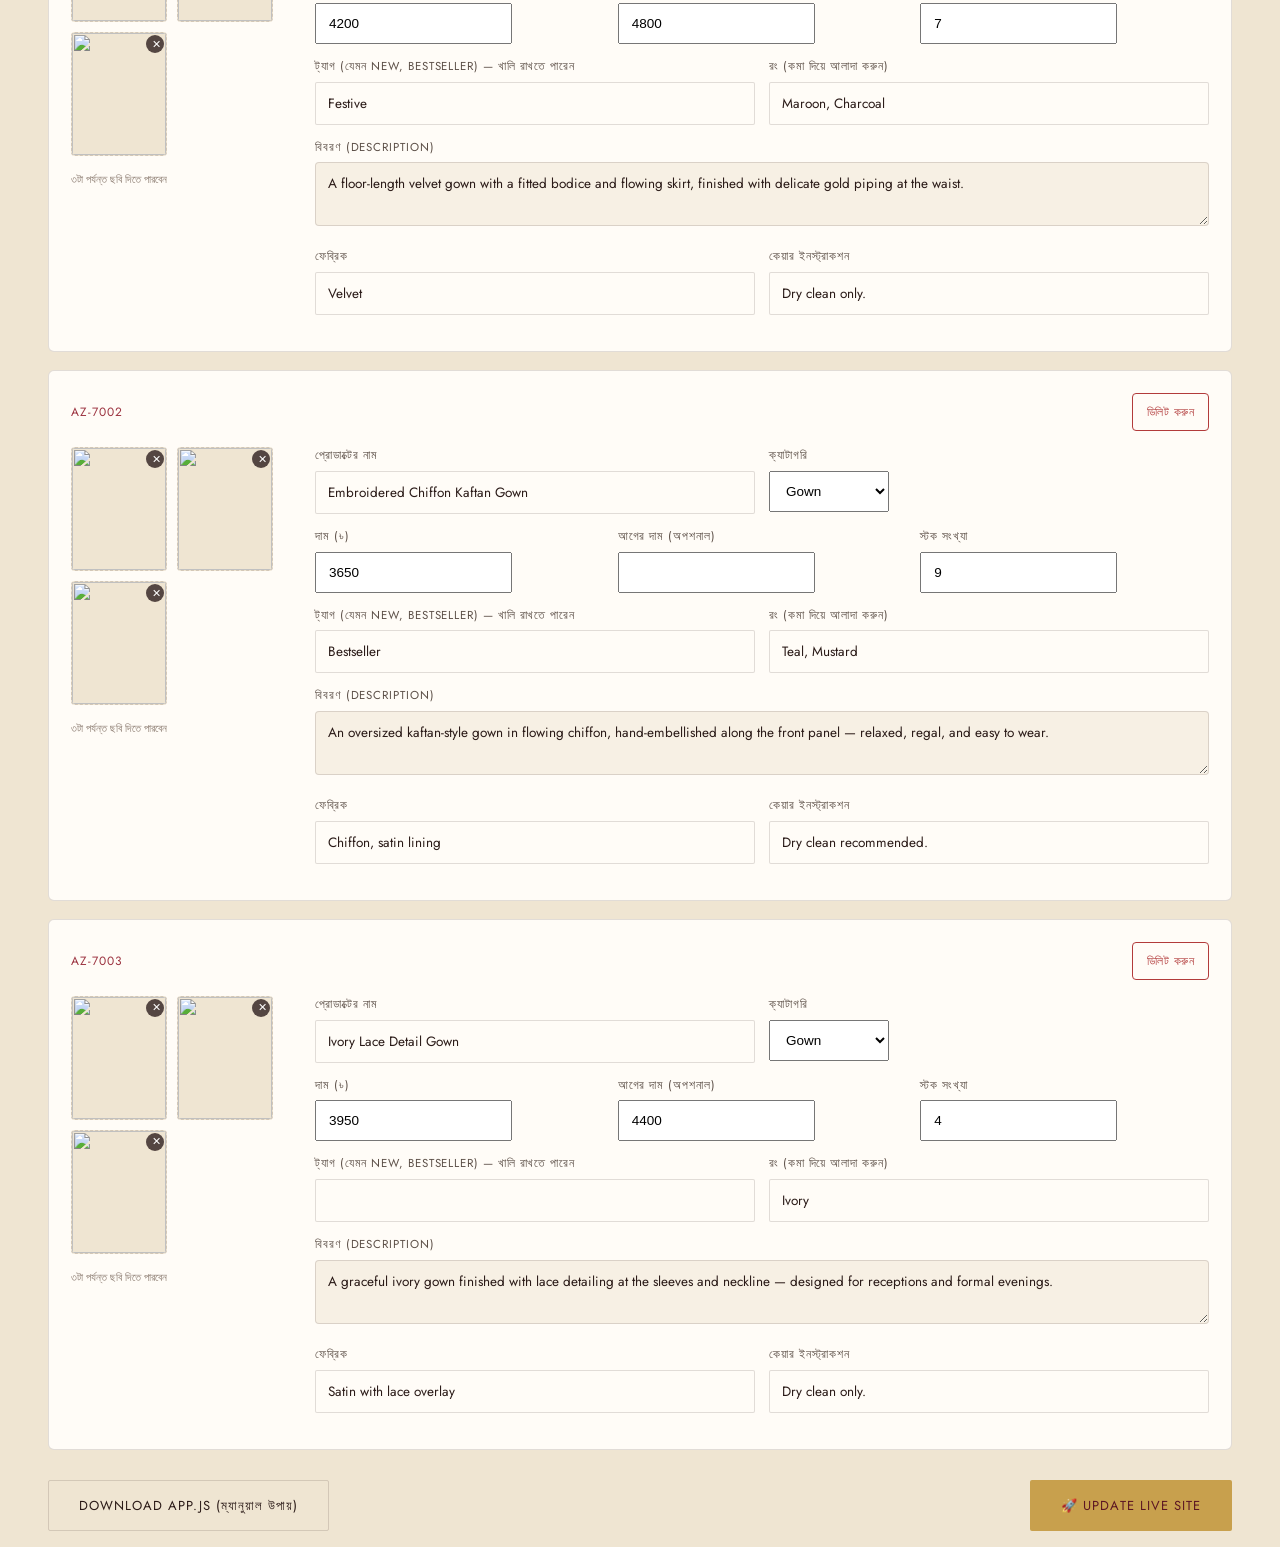
==== commit d03d19f0: "Add direct GitHub publish button to admin panel" ====
--- a/admin.html
+++ b/admin.html
@@ -58,31 +58,151 @@
 <div class="container">
 
   <div class="howto">
-    <h2>কীভাবে ব্যবহার করবেন (ধাপে ধাপে)</h2>
+    <h2>কীভাবে ব্যবহার করবেন</h2>
     <ol>
-      <li>নিচে প্রতিটা প্রোডাক্ট কার্ডে নাম, দাম, বিবরণ যা চান বদলে দিন। ছবিতে ক্লিক করে নতুন ছবি আপলোড করুন (নিজের ফোন/কম্পিউটার থেকে সরাসরি বেছে নিন)।</li>
-      <li>কাজ করার সময় এমনিই স্বয়ংক্রিয়ভাবে সেভ হয়ে থাকবে এই ব্রাউজারে (উপরে ডানে "Draft saved" দেখাবে)। চাইলে যেকোনো সময় বন্ধ করে আবার এসে কাজ চালিয়ে যেতে পারবেন।</li>
-      <li>সব ঠিকঠাক হলে উপরে <strong>"Export app.js"</strong> বাটনে ক্লিক করুন — একটা <code>app.js</code> ফাইল ডাউনলোড হবে।</li>
-      <li>আপনার আগের ওয়েবসাইট ফোল্ডারে গিয়ে পুরোনো <code>app.js</code> ফাইলটা ডিলিট করে এই নতুন <code>app.js</code> ফাইলটা সেই জায়গায় রাখুন (নাম একই রাখবেন)।</li>
-      <li>পুরো ফোল্ডারটা আবার <strong>app.netlify.com/drop</strong> এ drag করে drop করুন — সাইট নতুন তথ্য দিয়ে আপডেট হয়ে যাবে।</li>
+      <li>নিচে প্রতিটা প্রোডাক্ট কার্ডে নাম, দাম, বিবরণ যা চান বদলে দিন। ছবিতে ক্লিক করে নতুন ছবি আপলোড করুন।</li>
+      <li>কাজ করার সময় এমনিই স্বয়ংক্রিয়ভাবে সেভ হয়ে থাকবে এই ব্রাউজারে।</li>
+      <li>নিচে একবার GitHub connect করে নিন, তারপর <strong>"Update Live Site"</strong> বাটনে ক্লিক করলেই সাইট সরাসরি আপডেট হয়ে যাবে — কোনো ডাউনলোড/আপলোড লাগবে না।</li>
     </ol>
   </div>
 
+  <div class="howto" id="ghPanel" style="border-color:var(--gold);">
+    <h2>🚀 GitHub Connection (একবার সেটআপ করুন)</h2>
+    <div id="ghNotConnected">
+      <p style="color:#5c4f47;font-size:14px;margin-bottom:14px;">"Update Live Site" বাটন কাজ করার জন্য একটা GitHub token লাগবে। এটা একবার বসিয়ে রাখলে পরে আর লাগবে না — এই ব্রাউজারেই সেভ থাকে, কোথাও পাঠানো হয় না।</p>
+      <ol style="margin:0 0 16px;padding-left:20px;color:#5c4f47;font-size:14px;line-height:1.8;">
+        <li><a href="https://github.com/settings/tokens/new" target="_blank" rel="noopener" style="text-decoration:underline;color:var(--maroon);">github.com/settings/tokens/new</a> এ যান</li>
+        <li>Note: <code>azmere-admin</code>, Expiration: 90 দিন, শুধু <strong>"repo"</strong> checkbox টিক দিন, Generate করুন</li>
+        <li>কোডটা (ghp_... দিয়ে শুরু) কপি করে নিচে পেস্ট করুন</li>
+      </ol>
+      <div style="display:flex;gap:10px;max-width:560px;flex-wrap:wrap;">
+        <input type="text" id="ghTokenInput" placeholder="ghp_ দিয়ে শুরু হওয়া token এখানে পেস্ট করুন" style="flex:1;min-width:240px;">
+        <button class="btn btn-maroon" onclick="saveGhToken()">Save</button>
+      </div>
+    </div>
+    <div id="ghConnected" style="display:none;">
+      <p style="color:#3f7a4d;font-size:14px;margin-bottom:10px;">✓ GitHub-এর সাথে সংযুক্ত আছে। এখন "Update Live Site" বাটনে ক্লিক করলেই সাইট আপডেট হয়ে যাবে (২০-৩০ সেকেন্ড সময় লাগতে পারে)।</p>
+      <button class="btn btn-ghost" onclick="disconnectGh()">Token মুছে দিন / Disconnect</button>
+    </div>
+  </div>
+
   <div class="toolbar">
     <h2>সব প্রোডাক্ট (<span id="countLbl">0</span>)</h2>
-    <button class="btn btn-maroon" onclick="addProduct()">+ নতুন প্রোডাক্ট যুক্ত করুন</button>
+    <div style="display:flex;gap:10px;">
+      <button class="btn btn-maroon" onclick="addProduct()">+ নতুন প্রোডাক্ট যুক্ত করুন</button>
+    </div>
   </div>
 
   <div id="productList"></div>
 
   <div class="toolbar">
-    <button class="btn btn-gold" onclick="exportAppJs()">Export app.js</button>
+    <button class="btn btn-ghost" onclick="exportAppJs()">Download app.js (ম্যানুয়াল উপায়)</button>
+    <button class="btn btn-gold" id="updateLiveBtn" onclick="updateLiveSite()">🚀 Update Live Site</button>
   </div>
 </div>
 
 <script src="app.js"></script>
 <script>
   const DRAFT_KEY = "azmere_admin_draft_v1";
+  const GH_TOKEN_KEY = "azmere_gh_token";
+  const GH_OWNER = "Hasan-Tutul";
+  const GH_REPO = "azmere-website";
+  const GH_PATH = "app.js";
+  const GH_BRANCH = "main";
+
+  function getGhToken(){ return localStorage.getItem(GH_TOKEN_KEY) || ""; }
+
+  function refreshGhPanel(){
+    const has = !!getGhToken();
+    document.getElementById("ghNotConnected").style.display = has ? "none" : "block";
+    document.getElementById("ghConnected").style.display = has ? "block" : "none";
+  }
+
+  function saveGhToken(){
+    const val = document.getElementById("ghTokenInput").value.trim();
+    if(!val.startsWith("ghp_") && !val.startsWith("github_pat_")){
+      alert("এটা সঠিক GitHub token মনে হচ্ছে না। token সাধারণত ghp_ দিয়ে শুরু হয়।");
+      return;
+    }
+    localStorage.setItem(GH_TOKEN_KEY, val);
+    refreshGhPanel();
+    toast("GitHub সংযুক্ত হয়েছে ✓");
+  }
+
+  function disconnectGh(){
+    if(!confirm("Token মুছে দিতে চান?")) return;
+    localStorage.removeItem(GH_TOKEN_KEY);
+    refreshGhPanel();
+  }
+
+  function utf8ToBase64(str){
+    const bytes = new TextEncoder().encode(str);
+    let binary = "";
+    bytes.forEach(b => binary += String.fromCharCode(b));
+    return btoa(binary);
+  }
+
+  function buildNewAppJsText(originalText, productsState){
+    const startMarker = "/* PRODUCTS_START */";
+    const endMarker = "/* PRODUCTS_END */";
+    const startIdx = originalText.indexOf(startMarker);
+    const endIdx = originalText.indexOf(endMarker);
+    if(startIdx === -1 || endIdx === -1) return null;
+    const before = originalText.slice(0, startIdx + startMarker.length);
+    const after = originalText.slice(endIdx);
+    const newProductsBlock = "\nconst PRODUCTS = " + JSON.stringify(productsState, null, 2) + ";\n";
+    return before + newProductsBlock + after;
+  }
+
+  async function updateLiveSite(){
+    const token = getGhToken();
+    if(!token){
+      alert("প্রথমে উপরে GitHub token বসিয়ে Save করুন।");
+      document.getElementById("ghPanel").scrollIntoView({behavior:"smooth"});
+      return;
+    }
+    const btn = document.getElementById("updateLiveBtn");
+    const oldLabel = btn.textContent;
+    btn.disabled = true;
+    btn.textContent = "Updating...";
+    try{
+      const apiBase = `https://api.github.com/repos/${GH_OWNER}/${GH_REPO}/contents/${GH_PATH}`;
+      const getRes = await fetch(`${apiBase}?ref=${GH_BRANCH}`, {
+        headers:{ "Authorization": "token " + token, "Accept":"application/vnd.github+json" }
+      });
+      if(!getRes.ok){
+        const errBody = await getRes.text();
+        throw new Error("Current file fetch failed (" + getRes.status + "): " + errBody);
+      }
+      const getData = await getRes.json();
+      const originalText = new TextDecoder().decode(Uint8Array.from(atob(getData.content.replace(/\n/g,"")), c=>c.charCodeAt(0)));
+      const newText = buildNewAppJsText(originalText, state);
+      if(!newText) throw new Error("PRODUCTS markers app.js এ পাওয়া যায়নি।");
+
+      const putRes = await fetch(apiBase, {
+        method:"PUT",
+        headers:{ "Authorization":"token " + token, "Accept":"application/vnd.github+json", "Content-Type":"application/json" },
+        body: JSON.stringify({
+          message: "Update products via Azmere admin panel",
+          content: utf8ToBase64(newText),
+          sha: getData.sha,
+          branch: GH_BRANCH
+        })
+      });
+      if(!putRes.ok){
+        const errBody = await putRes.text();
+        throw new Error("Update failed (" + putRes.status + "): " + errBody);
+      }
+      toast("✓ সাইট আপডেট হচ্ছে — ২০-৩০ সেকেন্ড পর azmere.netlify.app চেক করুন");
+    }catch(err){
+      console.error(err);
+      alert("আপডেট করা যায়নি। বিস্তারিত: " + err.message + "\n\nToken ঠিক আছে কিনা, আর expire হয়ে যায়নি কিনা চেক করুন।");
+    }finally{
+      btn.disabled = false;
+      btn.textContent = oldLabel;
+    }
+  }
+
   let state = loadDraft();
 
   function loadDraft(){
@@ -297,6 +417,7 @@
   }
 
   render();
+  refreshGhPanel();
 </script>
 </body>
 </html>
